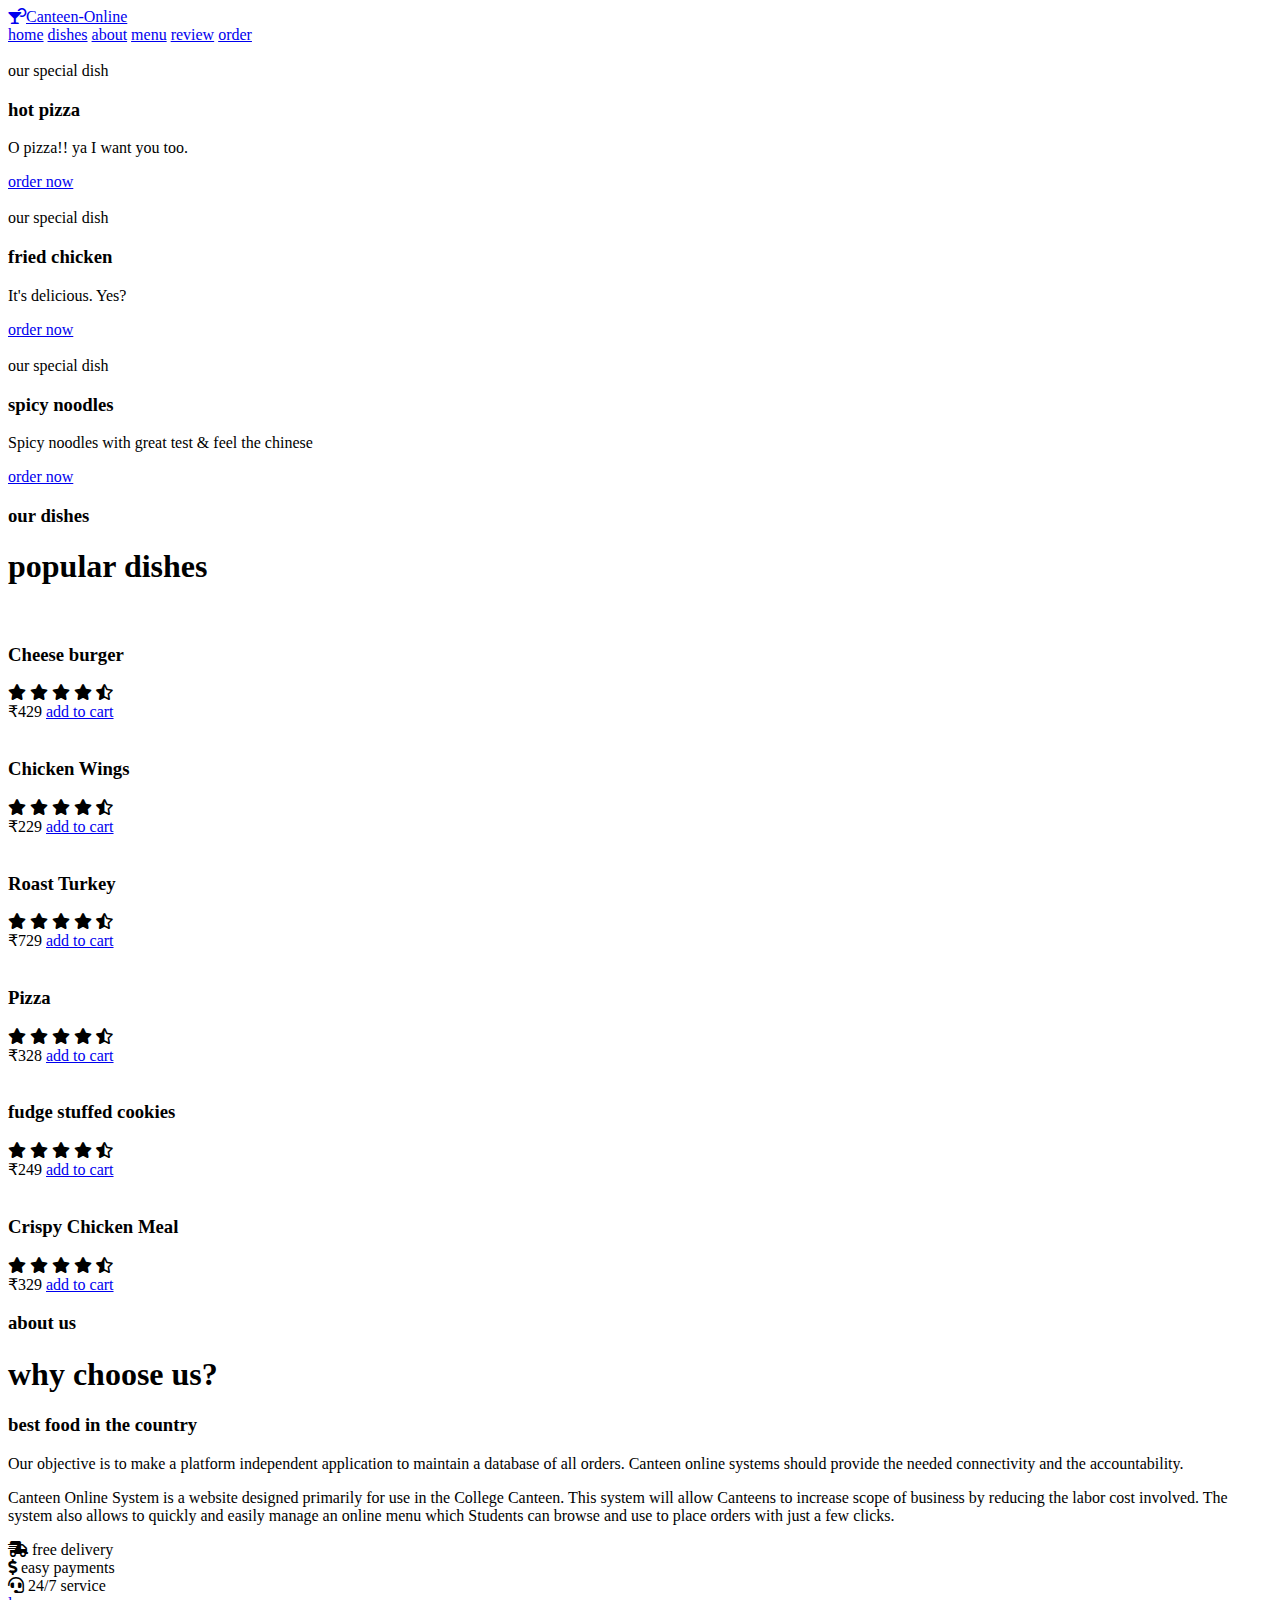
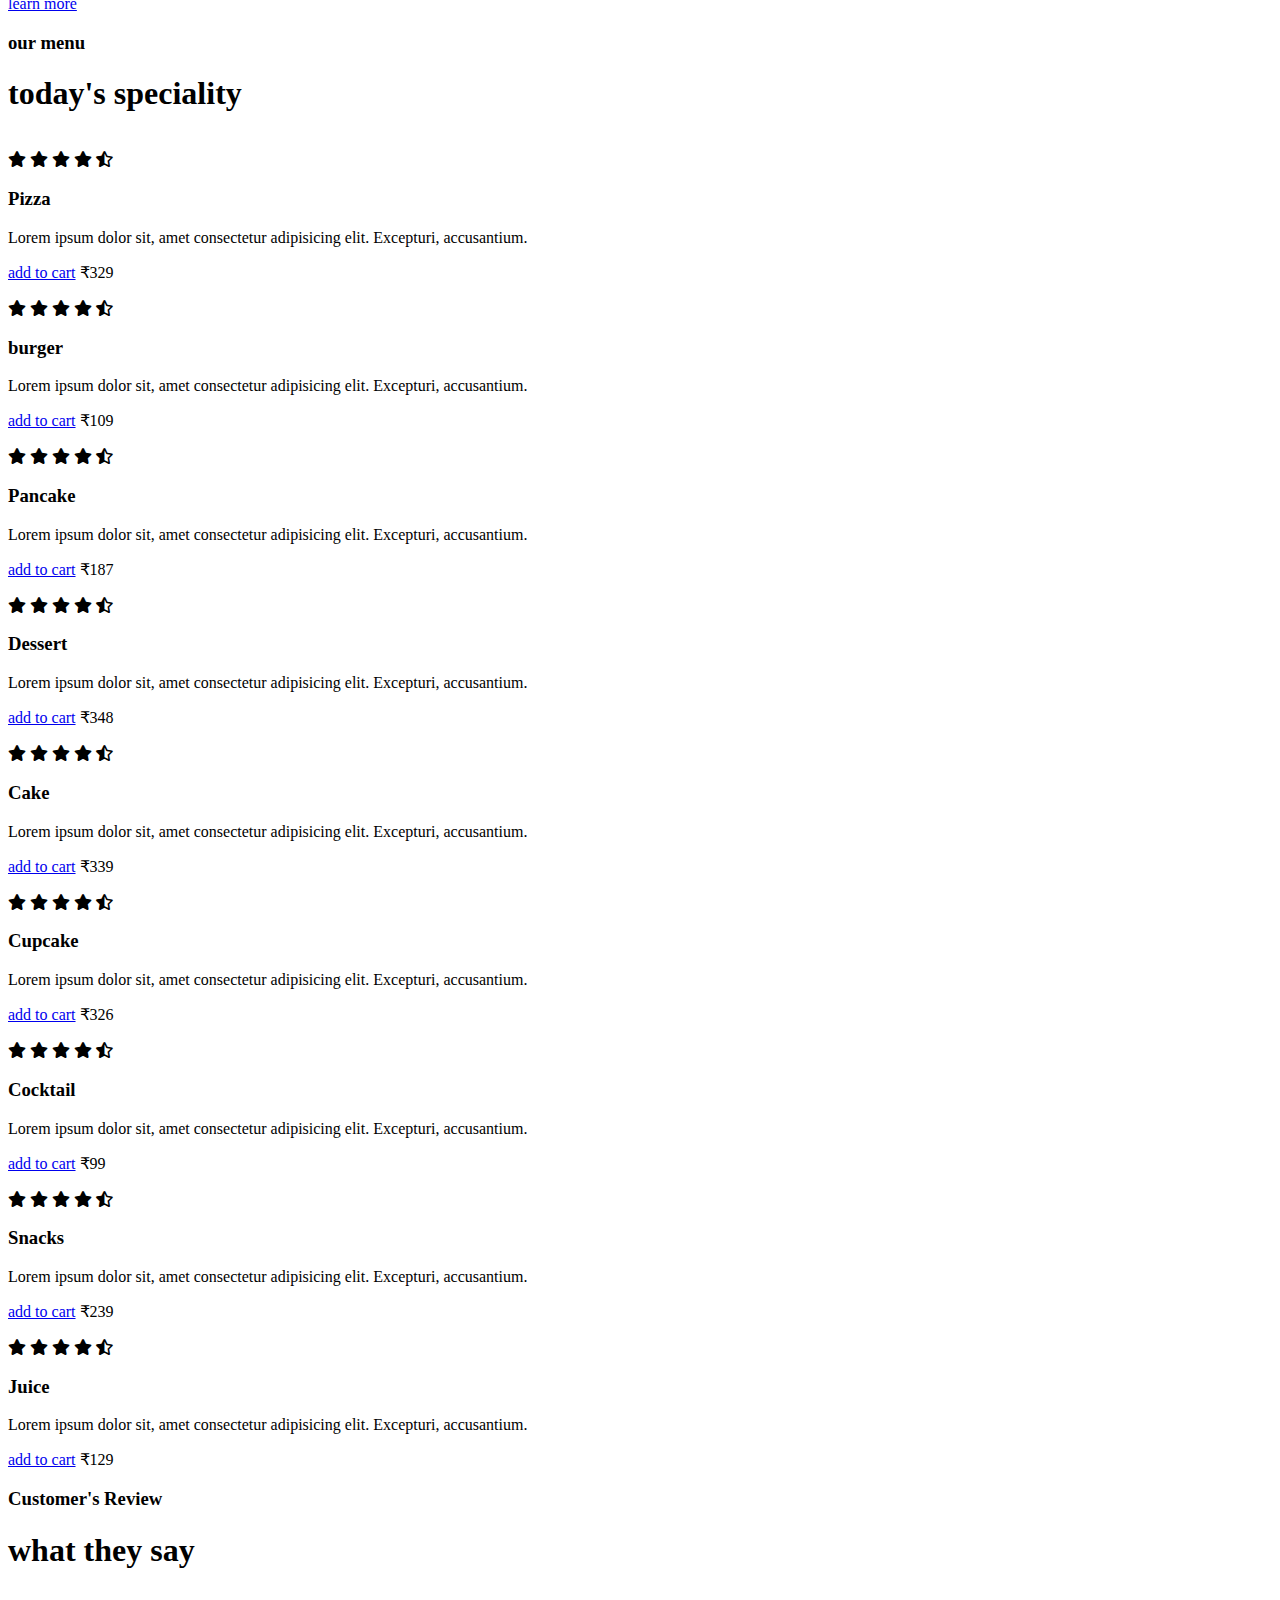
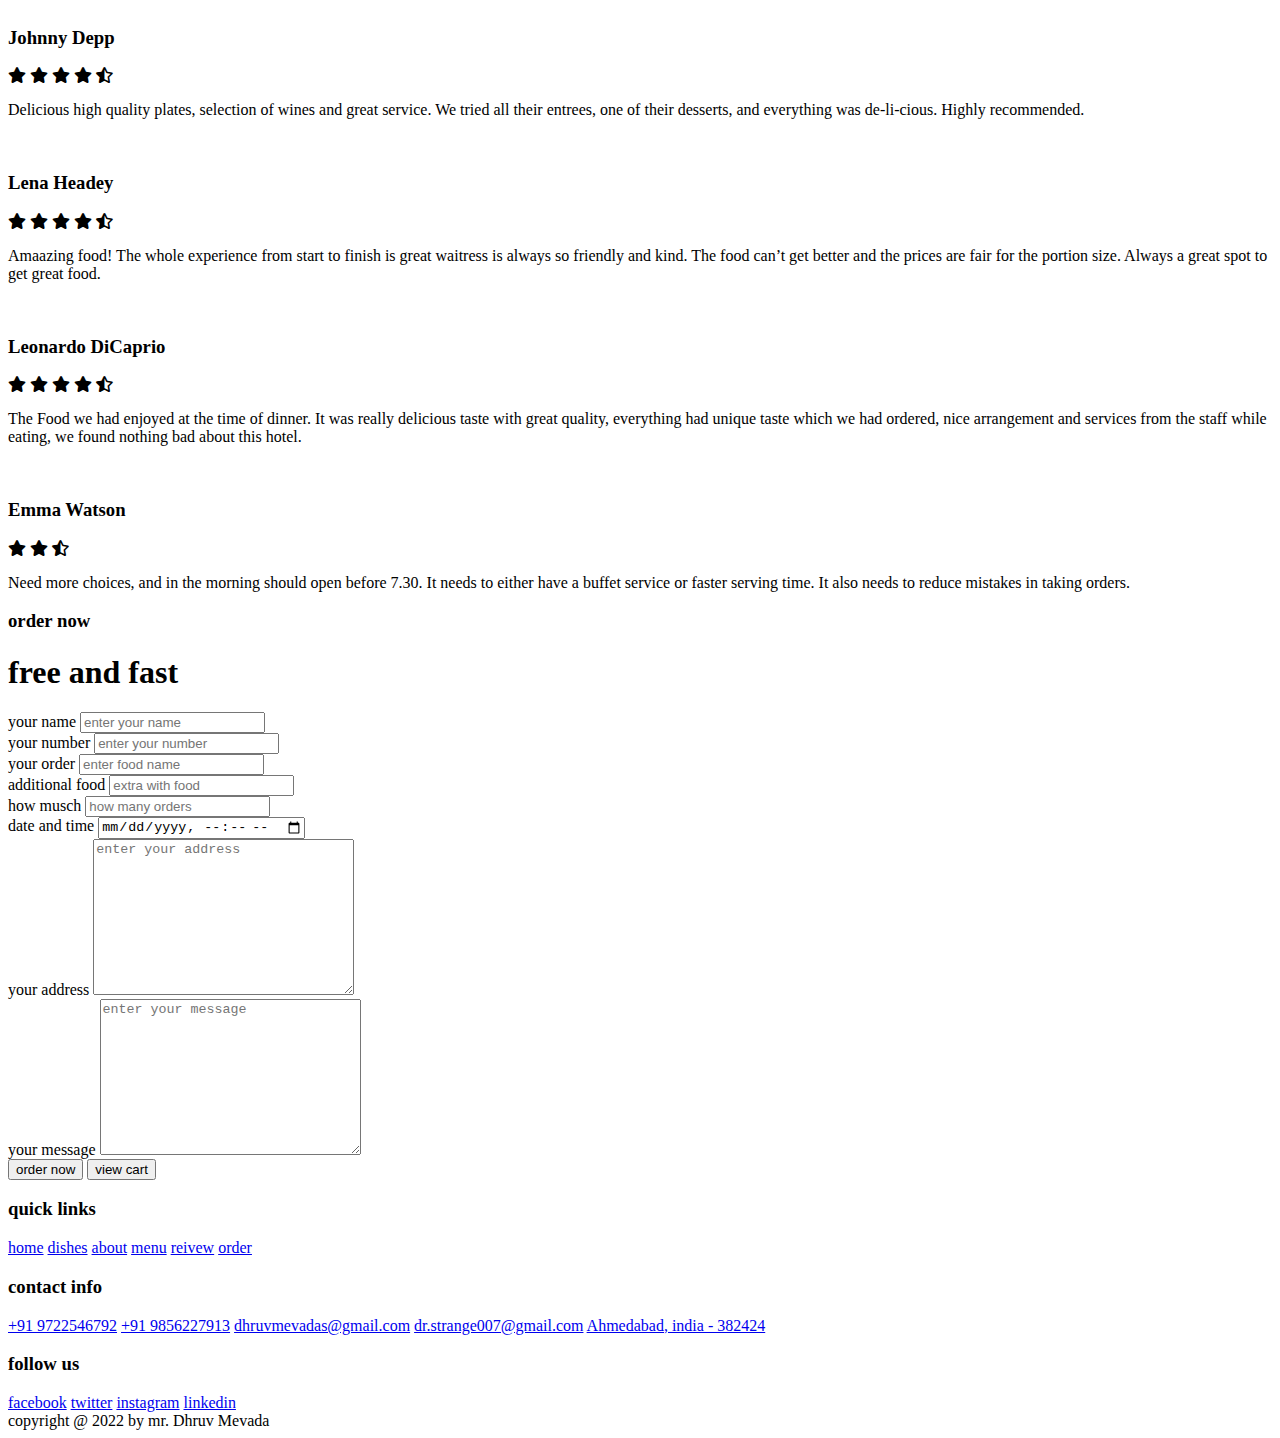
==== index.html @ 59a2db9e "Add files via upload" ====
<!DOCTYPE html>
<html lang="en">
<head>
    <meta charset="UTF-8">
    <meta http-equiv="X-UA-Compatible" content="IE=edge">
    <meta name="viewport" content="width=device-width, initial-scale=1.0">
    <title>Canteen-Online page</title>
    
    <link rel="stylesheet" href="https://cdnjs.cloudflare.com/ajax/libs/font-awesome/5.15.3/css/all.min.css">
    <link rel="stylesheet" href="css/style.css">

</head>
<body>
    

<header>

    <a href="#" class="logo"><i class="fas fa-cocktail" id="logosign"></i>Canteen-Online</a>

    <nav class="navbar">
        <a href="#home">home</a>
        <a href="#dishes">dishes</a>
        <a href="#about">about</a>
        <a href="#menu">menu</a>
        <a href="#review">review</a>
        <a href="#order">order</a>
    </nav>

</header>


<section class="home" id="home">
    <div class="page-group">
            <div class="slide">
                <div class="image">
                    <img src="images/home-img-3.png" alt="">
                </div>
                 <div class="content">
                    <span>our special dish</span>
                    <h3>hot pizza</h3>
                    <p>O pizza!! ya I want you too.</p>
                    <a href="#" class="btn">order now</a>
                </div>
            </div>
            <div class="slide">
                <div class="image">
                    <img src="images/home-img-2.png" alt="">
                </div>
                 <div class="content">
                    <span>our special dish</span>
                    <h3>fried chicken</h3>
                    <p>It's delicious. Yes?</p>
                    <a href="#" class="btn">order now</a>
                </div>
            </div>
            <div class="slide">
                <div class="image">
                    <img src="images/home-img-1.png" alt="">
                </div>
                 <div class="content">
                    <span>our special dish</span>
                    <h3>spicy noodles</h3>
                    <p>Spicy noodles with great test & feel the chinese</p>
                    <a href="#" class="btn">order now</a>
                </div>
            </div>
        </div>
</section>


<section class="dishes" id="dishes">

    <h3 class="sub-heading"> our dishes </h3>
    <h1 class="heading"> popular dishes </h1>

    <div class="box-container">

        <div class="box">
            <img src="images/dish-1.png" alt="">
            <h3>Cheese burger</h3>
            <div class="stars">
                <i class="fas fa-star"></i>
                <i class="fas fa-star"></i>
                <i class="fas fa-star"></i>
                <i class="fas fa-star"></i>
                <i class="fas fa-star-half-alt"></i>
            </div>
            <span>₹429</span>
            <a href="#" class="btn">add to cart</a>
        </div>

        <div class="box">
            <img src="images/dish-2.png" alt="">
            <h3>Chicken Wings</h3>
            <div class="stars">
                <i class="fas fa-star"></i>
                <i class="fas fa-star"></i>
                <i class="fas fa-star"></i>
                <i class="fas fa-star"></i>
                <i class="fas fa-star-half-alt"></i>
            </div>
            <span>₹229</span>
            <a href="#" class="btn">add to cart</a>
        </div>

        <div class="box">
            <img src="images/dish-3.png" alt="">
            <h3>Roast Turkey</h3>
            <div class="stars">
                <i class="fas fa-star"></i>
                <i class="fas fa-star"></i>
                <i class="fas fa-star"></i>
                <i class="fas fa-star"></i>
                <i class="fas fa-star-half-alt"></i>
            </div>
            <span>₹729</span>
            <a href="#" class="btn">add to cart</a>
        </div>

        <div class="box">
            <img src="images/dish-4.png" alt="">
            <h3>Pizza</h3>
            <div class="stars">
                <i class="fas fa-star"></i>
                <i class="fas fa-star"></i>
                <i class="fas fa-star"></i>
                <i class="fas fa-star"></i>
                <i class="fas fa-star-half-alt"></i>
            </div>
            <span>₹328</span>
            <a href="#" class="btn">add to cart</a>
        </div>

        <div class="box">
            <img src="images/dish-5.png" alt="">
            <h3>fudge stuffed cookies</h3>
            <div class="stars">
                <i class="fas fa-star"></i>
                <i class="fas fa-star"></i>
                <i class="fas fa-star"></i>
                <i class="fas fa-star"></i>
                <i class="fas fa-star-half-alt"></i>
            </div>
            <span>₹249</span>
            <a href="#" class="btn">add to cart</a>
        </div>

        <div class="box">
            <img src="images/dish-6.png" alt="">
            <h3>Crispy Chicken Meal</h3>
            <div class="stars">
                <i class="fas fa-star"></i>
                <i class="fas fa-star"></i>
                <i class="fas fa-star"></i>
                <i class="fas fa-star"></i>
                <i class="fas fa-star-half-alt"></i>
            </div>
            <span>₹329</span>
            <a href="#" class="btn">add to cart</a>
        </div>

    </div>

</section>


<section class="about" id="about">

    <h3 class="sub-heading"> about us </h3>
    <h1 class="heading"> why choose us? </h1>

    <div class="row">

        <div class="content">
            <h3>best food in the country</h3>
            <p>Our objective is to make a platform independent application to maintain a database of all orders. Canteen online systems should provide the needed connectivity and the accountability.</p>
            <p>Canteen Online System is a website designed primarily for use in the College Canteen. This system will allow Canteens to increase scope of business by reducing the labor cost involved. The system also allows to quickly and easily manage an online menu which Students can browse and use to place orders with just a few clicks.</p>
            <div class="icons-container">
                <div class="icons">
                    <i class="fas fa-shipping-fast"></i>
                    <span>free delivery</span>
                </div>
                <div class="icons">
                    <i class="fas fa-dollar-sign"></i>
                    <span>easy payments</span>
                </div>
                <div class="icons">
                    <i class="fas fa-headset"></i>
                    <span>24/7 service</span>
                </div>
            </div>
            <a href="about.html" target="_blank" class="btn">learn more</a>
        </div>

    </div>

</section>


<section class="menu" id="menu">

    <h3 class="sub-heading"> our menu </h3>
    <h1 class="heading"> today's speciality </h1>

    <div class="box-container">

        <div class="box">
            <div class="image">
                <img src="images/menu-1.jpg" alt="">
            </div>
            <div class="content">
                <div class="stars">
                    <i class="fas fa-star"></i>
                    <i class="fas fa-star"></i>
                    <i class="fas fa-star"></i>
                    <i class="fas fa-star"></i>
                    <i class="fas fa-star-half-alt"></i>
                </div>
                <h3>Pizza</h3>
                <p>Lorem ipsum dolor sit, amet consectetur adipisicing elit. Excepturi, accusantium.</p>
                <a href="#" class="btn">add to cart</a>
                <span class="price">₹329</span>
            </div>
        </div>

        <div class="box">
            <div class="image">
                <img src="images/menu-2.jpg" alt="">
            </div>
            <div class="content">
                <div class="stars">
                    <i class="fas fa-star"></i>
                    <i class="fas fa-star"></i>
                    <i class="fas fa-star"></i>
                    <i class="fas fa-star"></i>
                    <i class="fas fa-star-half-alt"></i>
                </div>
                <h3>burger</h3>
                <p>Lorem ipsum dolor sit, amet consectetur adipisicing elit. Excepturi, accusantium.</p>
                <a href="#" class="btn">add to cart</a>
                <span class="price">₹109</span>
            </div>
        </div>

        <div class="box">
            <div class="image">
                <img src="images/menu-3.jpg" alt="">
            </div>
            <div class="content">
                <div class="stars">
                    <i class="fas fa-star"></i>
                    <i class="fas fa-star"></i>
                    <i class="fas fa-star"></i>
                    <i class="fas fa-star"></i>
                    <i class="fas fa-star-half-alt"></i>
                </div>
                <h3>Pancake</h3>
                <p>Lorem ipsum dolor sit, amet consectetur adipisicing elit. Excepturi, accusantium.</p>
                <a href="#" class="btn">add to cart</a>
                <span class="price">₹187</span>
            </div>
        </div>

        <div class="box">
            <div class="image">
                <img src="images/menu-4.jpg" alt="">
            </div>
            <div class="content">
                <div class="stars">
                    <i class="fas fa-star"></i>
                    <i class="fas fa-star"></i>
                    <i class="fas fa-star"></i>
                    <i class="fas fa-star"></i>
                    <i class="fas fa-star-half-alt"></i>
                </div>
                <h3>Dessert</h3>
                <p>Lorem ipsum dolor sit, amet consectetur adipisicing elit. Excepturi, accusantium.</p>
                <a href="#" class="btn">add to cart</a>
                <span class="price">₹348</span>
            </div>
        </div>

        <div class="box">
            <div class="image">
                <img src="images/menu-5.jpg" alt="">
            </div>
            <div class="content">
                <div class="stars">
                    <i class="fas fa-star"></i>
                    <i class="fas fa-star"></i>
                    <i class="fas fa-star"></i>
                    <i class="fas fa-star"></i>
                    <i class="fas fa-star-half-alt"></i>
                </div>
                <h3>Cake</h3>
                <p>Lorem ipsum dolor sit, amet consectetur adipisicing elit. Excepturi, accusantium.</p>
                <a href="#" class="btn">add to cart</a>
                <span class="price">₹339</span>
            </div>
        </div>

        <div class="box">
            <div class="image">
                <img src="images/menu-6.jpg" alt="">
            </div>
            <div class="content">
                <div class="stars">
                    <i class="fas fa-star"></i>
                    <i class="fas fa-star"></i>
                    <i class="fas fa-star"></i>
                    <i class="fas fa-star"></i>
                    <i class="fas fa-star-half-alt"></i>
                </div>
                <h3>Cupcake</h3>
                <p>Lorem ipsum dolor sit, amet consectetur adipisicing elit. Excepturi, accusantium.</p>
                <a href="#" class="btn">add to cart</a>
                <span class="price">₹326</span>
            </div>
        </div>

        <div class="box">
            <div class="image">
                <img src="images/menu-7.jpg" alt="">
            </div>
            <div class="content">
                <div class="stars">
                    <i class="fas fa-star"></i>
                    <i class="fas fa-star"></i>
                    <i class="fas fa-star"></i>
                    <i class="fas fa-star"></i>
                    <i class="fas fa-star-half-alt"></i>
                </div>
                <h3>Cocktail</h3>
                <p>Lorem ipsum dolor sit, amet consectetur adipisicing elit. Excepturi, accusantium.</p>
                <a href="#" class="btn">add to cart</a>
                <span class="price">₹99</span>
            </div>
        </div>

        <div class="box">
            <div class="image">
                <img src="images/menu-8.jpg" alt="">
            </div>
            <div class="content">
                <div class="stars">
                    <i class="fas fa-star"></i>
                    <i class="fas fa-star"></i>
                    <i class="fas fa-star"></i>
                    <i class="fas fa-star"></i>
                    <i class="fas fa-star-half-alt"></i>
                </div>
                <h3>Snacks</h3>
                <p>Lorem ipsum dolor sit, amet consectetur adipisicing elit. Excepturi, accusantium.</p>
                <a href="#" class="btn">add to cart</a>
                <span class="price">₹239</span>
            </div>
        </div>

        <div class="box">
            <div class="image">
                <img src="images/menu-9.jpg" alt="">
            </div>
            <div class="content">
                <div class="stars">
                    <i class="fas fa-star"></i>
                    <i class="fas fa-star"></i>
                    <i class="fas fa-star"></i>
                    <i class="fas fa-star"></i>
                    <i class="fas fa-star-half-alt"></i>
                </div>
                <h3>Juice</h3>
                <p>Lorem ipsum dolor sit, amet consectetur adipisicing elit. Excepturi, accusantium.</p>
                <a href="#" class="btn">add to cart</a>
                <span class="price">₹129</span>
            </div>
        </div>

    </div>

</section>


<section class="review" id="review">

    <h3 class="sub-heading"> Customer's Review </h3>
    <h1 class="heading"> what they say </h1>

     <div class="combo">
            <div class="review-people">
                <div class="user">
                    <img src="images/pic-1.png" alt="">
                    <div class="user-info">
                        <h3>Johnny Depp</h3>
                        <div class="stars">
                            <i class="fas fa-star"></i>
                            <i class="fas fa-star"></i>
                            <i class="fas fa-star"></i>
                            <i class="fas fa-star"></i>
                            <i class="fas fa-star-half-alt"></i>
                        </div>
                    </div>
                <p>Delicious high quality plates, selection of wines and great service.
We tried all their entrees, one of their desserts, and everything was de-li-cious. Highly recommended.</p>
            </div>
        </div>
         <div class="review-people">
                <div class="user">
                    <img src="images/pic-2.png" alt="">
                    <div class="user-info">
                        <h3>Lena Headey</h3>
                        <div class="stars">
                            <i class="fas fa-star"></i>
                            <i class="fas fa-star"></i>
                            <i class="fas fa-star"></i>
                            <i class="fas fa-star"></i>
                            <i class="fas fa-star-half-alt"></i>
                        </div>
                    </div>
                <p>Amaazing food! The whole experience from start to finish is great waitress is always so friendly and kind. The food can’t get better and the prices are fair for the portion size. Always a great spot to get great food.</p>
            </div>
        </div>
         <div class="review-people">
                <div class="user">
                    <img src="images/pic-3.png" alt="">
                    <div class="user-info">
                        <h3>Leonardo DiCaprio</h3>
                        <div class="stars">
                            <i class="fas fa-star"></i>
                            <i class="fas fa-star"></i>
                            <i class="fas fa-star"></i>
                            <i class="fas fa-star"></i>
                            <i class="fas fa-star-half-alt"></i>
                        </div>
                    </div>
                <p>The Food we had enjoyed at the time of dinner. It was really delicious taste with great quality, everything had unique taste which we had ordered, nice arrangement and services from the staff while eating, we found nothing bad about this hotel.</p>
            </div>
        </div>
         <div class="review-people">
                <div class="user">
                    <img src="images/pic-4.png" alt="">
                    <div class="user-info">
                        <h3>Emma Watson</h3>
                        <div class="stars">
                            <i class="fas fa-star"></i>
                            <i class="fas fa-star"></i>
                            <i class="fas fa-star-half-alt"></i>
                        </div>
                    </div>
                <p>Need more choices, and in the morning should open before 7.30. It needs to either have a buffet service or faster serving time. It also needs to reduce mistakes in taking orders.</p>
            </div>
        </div>
    </div>
</section>


<section class="order" id="order">

    <h3 class="sub-heading"> order now </h3>
    <h1 class="heading"> free and fast </h1>

    <form action="">

        <div class="inputBox">
            <div class="input">
                <span>your name</span>
                <input type="text" placeholder="enter your name" id="contact-name" required >
            </div>
            <div class="input">
                <span>your number</span>
                <input type="number" placeholder="enter your number" required>
            </div>
        </div>
        <div class="inputBox">
            <div class="input">
                <span>your order</span>
                <input type="text" placeholder="enter food name" required>
            </div>
            <div class="input">
                <span>additional food</span>
                <input type="text" placeholder="extra with food" required>
            </div>
        </div>
        <div class="inputBox">
            <div class="input">
                <span>how musch</span>
                <input type="number" placeholder="how many orders" required>
            </div>
            <div class="input">
                <span>date and time</span>
                <input type="datetime-local" required>
            </div>
        </div>
        <div class="inputBox">
            <div class="input">
                <span>your address</span>
                <textarea name="" placeholder="enter your address" id="" cols="30" rows="10" required></textarea>
            </div>
            <div class="input">
                <span>your message</span>
                <textarea name="" placeholder="enter your message" id="" cols="30" rows="10" required></textarea>
            </div>
        </div>

        <input type="submit" value="order now" class="btn">
        <input type="submit" value="view cart" class="btn">


    </form>

</section>


<section class="footer">

    <div class="box-container">

        <div class="box">
            <h3>quick links</h3>
            <a href="#home">home</a>
            <a href="#dishes">dishes</a>
            <a href="#about">about</a>
            <a href="#menu">menu</a>
            <a href="#review">reivew</a>
            <a href="#order">order</a>
        </div>

        <div class="box">
            <h3>contact info</h3>
            <a href="#">+91 9722546792</a>
            <a href="#">+91 9856227913</a>
            <a href="#">dhruvmevadas@gmail.com</a>
            <a href="#">dr.strange007@gmail.com</a>
            <a href="#">Ahmedabad, india - 382424</a>
        </div>

        <div class="box">
            <h3>follow us</h3>
            <a href="https://www.facebook.com/dhruv.mevada.14" target="_blank">facebook</a>
            <a href="#">twitter</a>
            <a href="#">instagram</a>
            <a href="https://in.linkedin.com/in/dhruvmevada007" target="_blank">linkedin</a>
        </div>

    </div>

    <div class="credit"> copyright @ 2022 by <span>mr. Dhruv Mevada</span> </div>

</section>


</body>
</html>
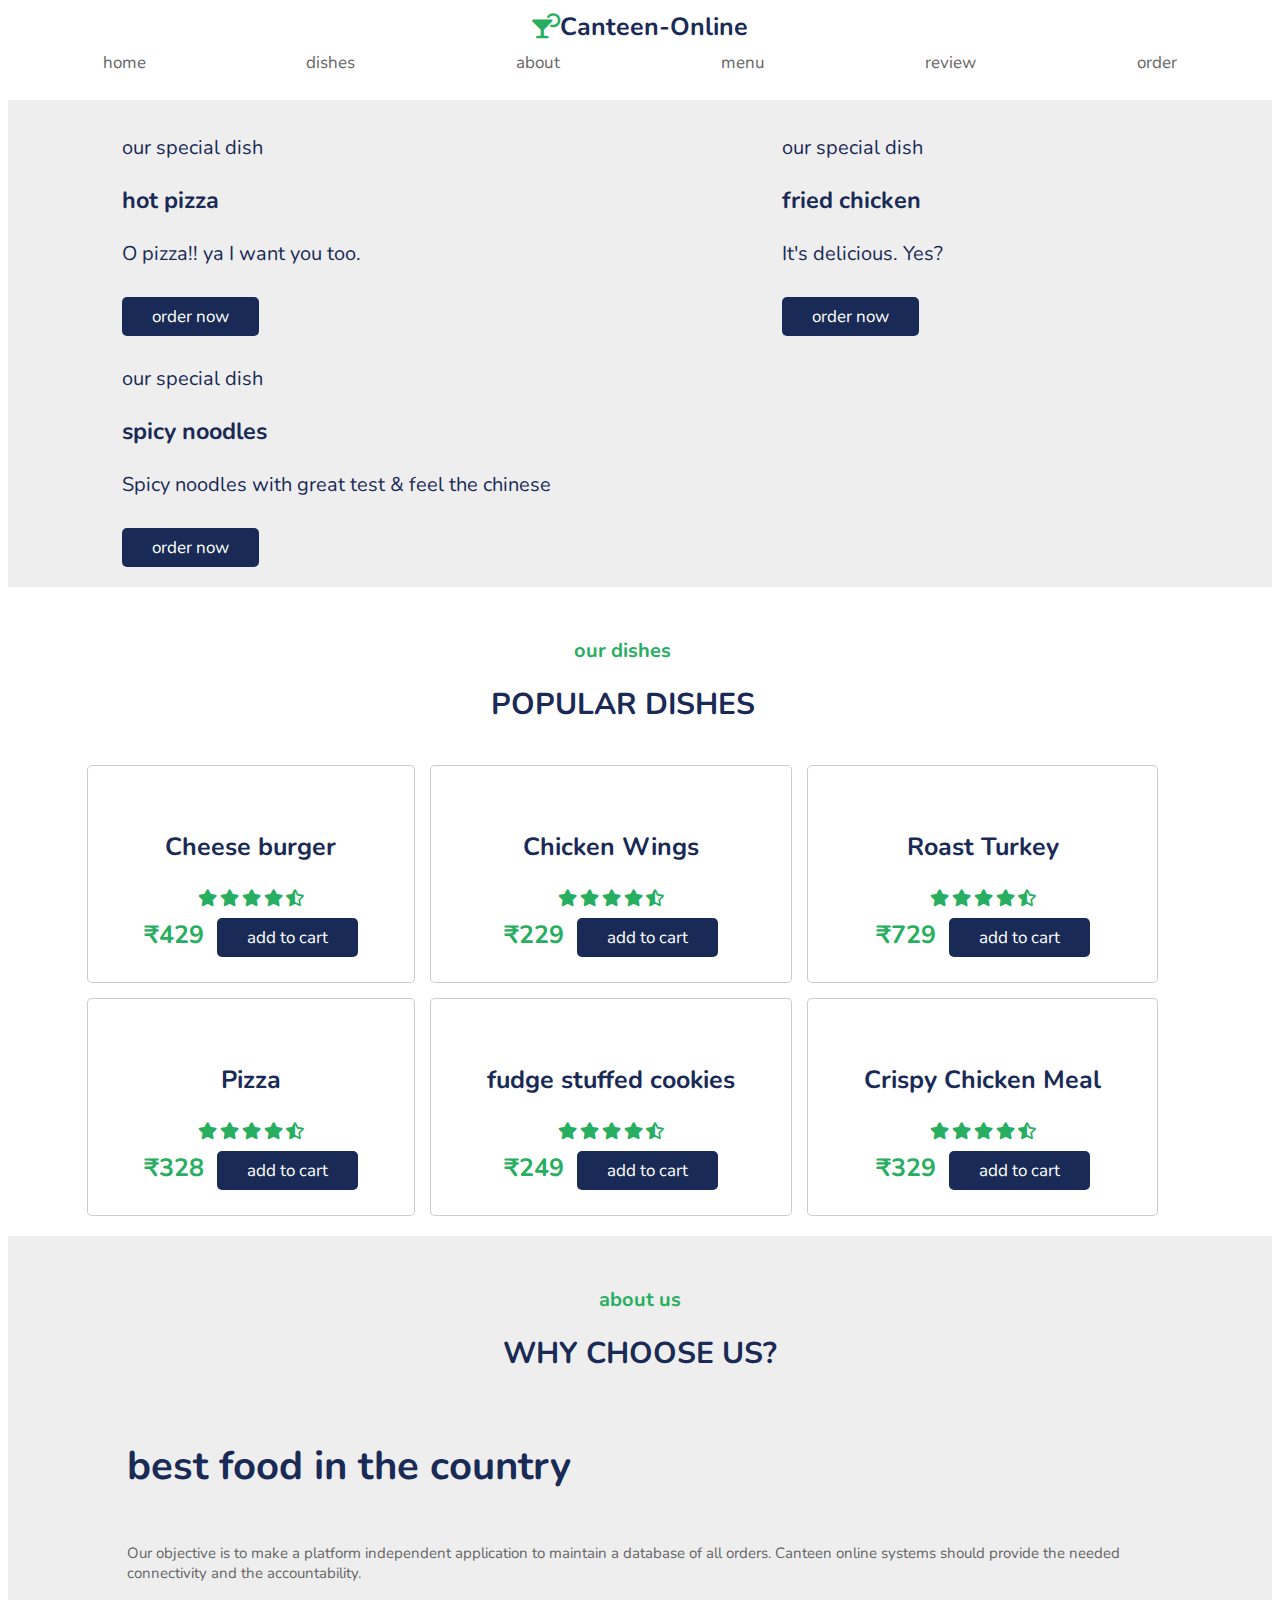
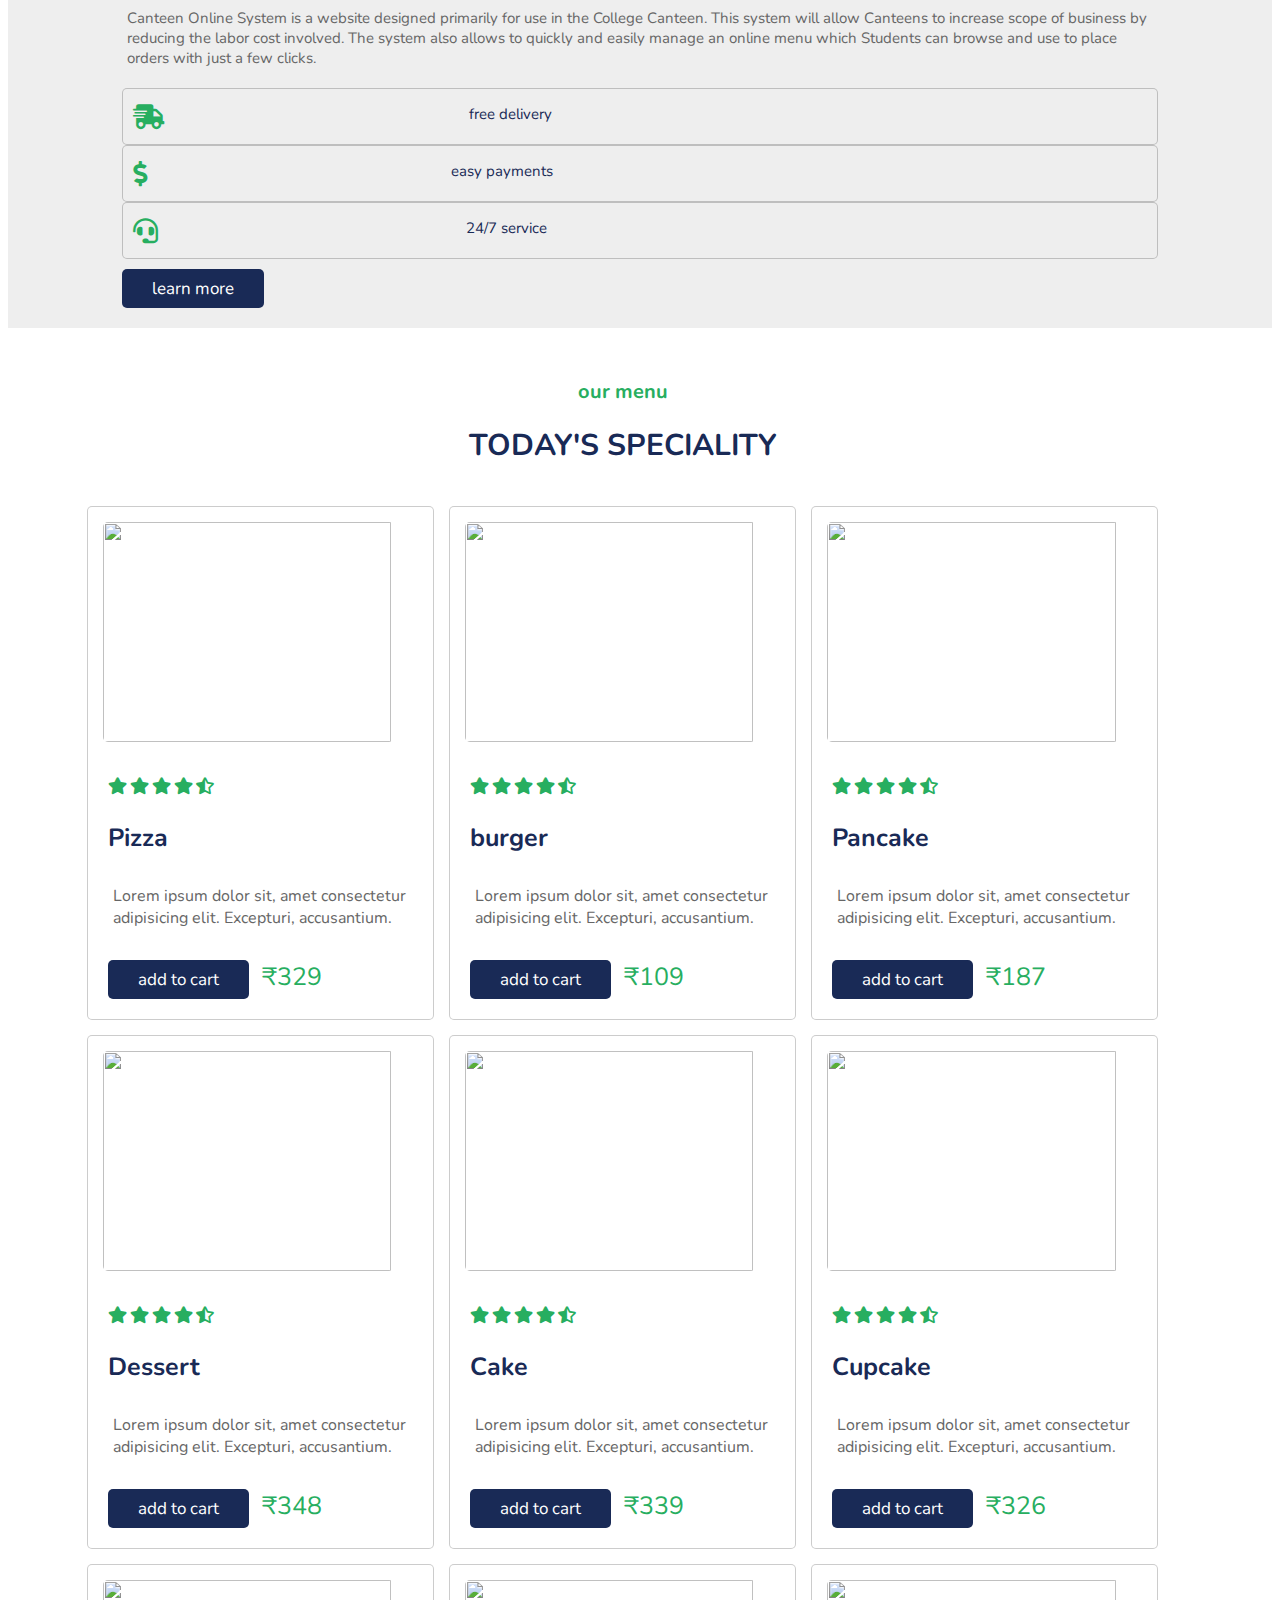
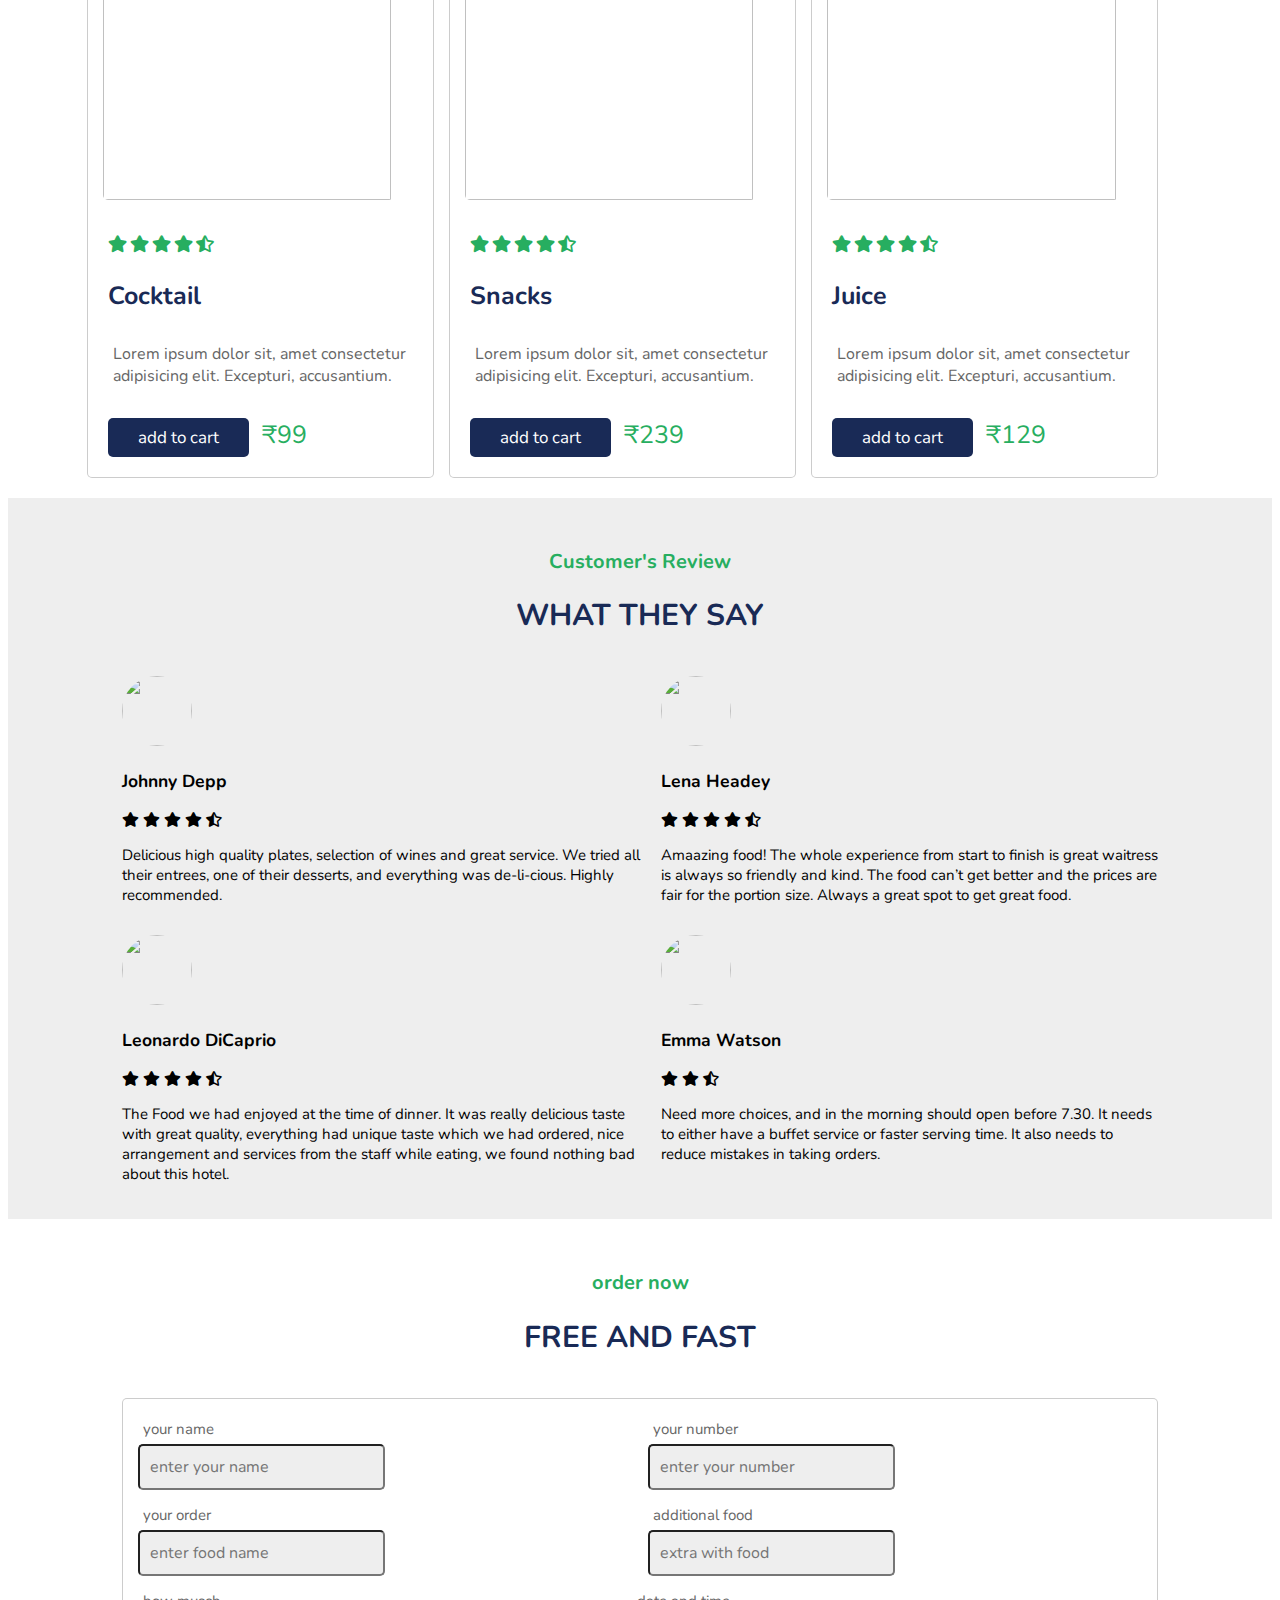
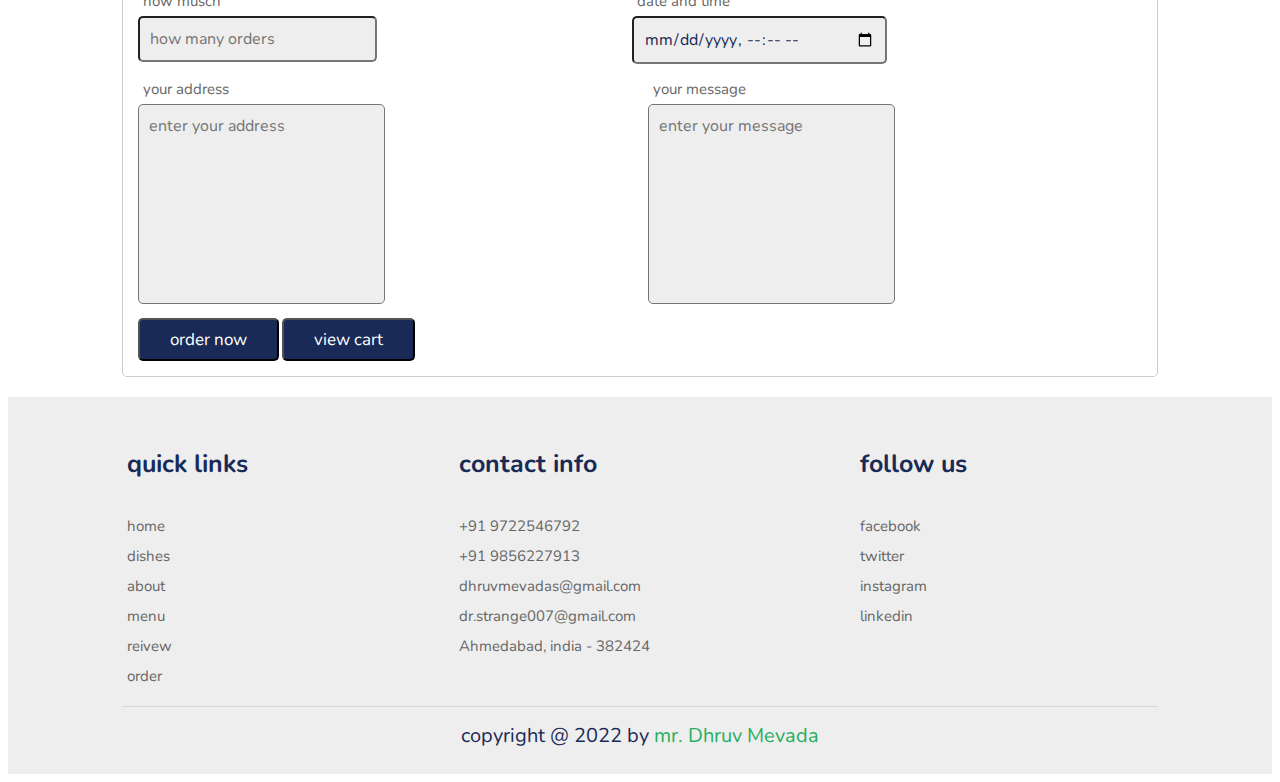
==== commit 7075de81: "Update index.html" ====
--- a/index.html
+++ b/index.html
@@ -7,7 +7,7 @@
     <title>Canteen-Online page</title>
     
     <link rel="stylesheet" href="https://cdnjs.cloudflare.com/ajax/libs/font-awesome/5.15.3/css/all.min.css">
-    <link rel="stylesheet" href="css/style.css">
+    <link rel="stylesheet" href="style.css">
 
 </head>
 <body>
@@ -549,4 +549,4 @@
 
 
 </body>
-</html>+</html>
--- a/style.css
+++ b/style.css
@@ -0,0 +1,355 @@
+@import url('https://fonts.googleapis.com/css2?family=Nunito:wght@200;300;400;600;700&display=swap');
+
+*{
+    font-family: 'Nunito', sans-serif;
+    text-decoration: none;
+    box-sizing: border-box;
+}
+
+html{
+    font-size: 62.5%;
+    overflow-x: hidden;
+    scroll-behavior: smooth;
+}
+
+section{
+    padding:2rem 9%;
+}
+
+section:nth-child(even){
+    background:#eee;
+}
+
+.sub-heading{
+    text-align: center;
+    color:#27ae60;
+    font-size: 2rem;
+    padding-top: 1rem;
+}
+
+.heading{
+    text-align: center;
+    color:#192a56;
+    font-size: 3rem;
+    padding-bottom: 2rem;
+    text-transform: uppercase;
+}
+
+.btn{
+    margin-top: 1rem;
+    display: inline-block;
+    font-size: 1.7rem;
+    color:#fff;
+    background: #192a56;
+    border-radius: .5rem;
+    cursor: pointer;
+    padding:.8rem 3rem;
+}
+
+.btn:hover{
+    background: #27ae60;
+    letter-spacing: .1rem;
+}
+
+header{
+    position: fixed;
+    top:0; left: 0; right:0;
+    background: #fff;
+    padding:1rem;
+    text-align: center;
+
+
+}
+
+header .logo{
+    color:#192a56;
+    font-size: 2.5rem;
+    font-weight: bolder;
+    width: 100%;
+    height: auto;
+
+}
+
+header .logo i{
+    color:#27ae60;
+}
+
+header .navbar{
+    display: grid;
+    grid-template-columns:auto auto auto auto auto auto;
+    gap:1.5rem;
+    padding: 2px 20px;
+    text-align: center;
+}
+header .navbar a{
+    font-size: 1.7rem;
+    border-radius: .5rem;
+    padding:.5rem 1.5rem;
+    color:#666;
+}
+
+header .navbar a:hover{
+    color:#fff;
+    background: #27ae60;
+}
+.home{
+    margin-top: 100px;
+}
+
+
+.home .page-group{
+    display: grid;
+    grid-template-columns:auto auto;
+    gap:1.5rem;
+}
+.home .page-group .slide .content{
+    color:#192a56;
+    font-size: 2rem;
+}
+
+
+
+.dishes .box-container{
+    display: grid;
+    grid-template-columns:auto auto auto;
+    gap:1.5rem;
+}
+
+.dishes .box-container .box{
+    padding:2.5rem;
+    background:#fff;
+    border-radius: .5rem;
+    border:.1rem solid rgba(0,0,0,.2);
+    text-align: center;
+}
+
+
+.dishes .box-container .box h3{
+    color:#192a56;
+    font-size: 2.5rem;
+}
+
+.dishes .box-container .box .stars i{
+    font-size: 1.7rem;
+    color:#27ae60;
+}
+
+.dishes .box-container .box span{
+    color:#27ae60;
+    font-weight: bolder;
+    margin-right: 1rem;
+    font-size: 2.5rem;
+}
+
+.about .row .content h3{
+    color:#192a56;
+    font-size: 4rem;
+    padding:.5rem ;
+}
+
+.about .row .content p{
+    color:#666;
+    font-size: 1.5rem;
+    padding:.5rem ;
+}
+
+.about .row .content .icons-container .icons{
+    background:#eee;
+    border-radius: .5rem;
+    border:.1rem solid rgba(0,0,0,.2);
+    display: grid;
+    grid-template-columns: auto auto auto;
+    gap: 1.5rem;
+    padding:1.5rem 1rem;
+}
+
+.about .row .content .icons-container .icons i{
+    font-size: 2.5rem;
+    color:#27ae60;
+}
+
+.about .row .content .icons-container .icons span{
+    font-size: 1.5rem;
+    color:#192a56;
+}
+
+.menu .box-container{
+    display: grid;
+    grid-template-columns: auto auto auto;
+    gap:1.5rem;
+}
+
+.menu .box-container .box{
+    background: #fff;
+    border:.1rem solid rgba(0,0,0,.2);
+    border-radius: .5rem;
+}
+
+.menu .box-container .box .image{
+    height: 25rem;
+    width: 94%;
+    padding:1.5rem;
+}
+
+.menu .box-container .box .image img{
+    height: 100%;
+    width: 99%;
+    border-radius: .5rem;
+    
+}
+
+.menu .box-container .box .content{
+    padding:2rem;
+}
+
+
+.menu .box-container .box .content .stars i{
+   font-size: 1.7rem;
+   color:#27ae60;
+}
+
+.menu .box-container .box .content h3{
+    color:#192a56;
+    font-size: 2.5rem;
+}
+
+.menu .box-container .box .content p{
+    color:#666;
+    font-size: 1.6rem;
+    padding:.5rem ;
+
+}
+
+.menu .box-container .box .content .price{
+    color:#27ae60;
+    margin-left: 1rem;
+    font-size: 2.5rem;
+}
+
+.review .combo{
+    display: grid;
+    grid-template-columns: auto auto;
+    gap:1.5rem;
+    font-size: 1.5rem;
+
+}
+.review .combo .h3{
+    font-size: 2rem;
+}
+.review .combo .user img{
+    height: 7rem;
+    width: 7rem;
+    border-radius: 50%;
+}
+
+
+
+
+
+.order form{
+    border-radius: .5rem;
+    border:.1rem solid rgba(0,0,0,.2);
+    background:#fff;
+    padding:1.5rem;
+    margin:0 auto;
+}
+
+.order form .inputBox{
+    display: grid;
+    grid-template-columns: auto auto;
+    gap:1.5rem;
+}
+
+.order form .inputBox .input{
+    width:50%;
+}
+
+.order form .inputBox .input span{
+    display:block;
+    padding:.5rem;
+    font-size: 1.5rem;
+    color:#666;
+}
+
+.order form .inputBox .input input,
+.order form .inputBox .input textarea{
+    background:#eee;
+    border-radius: .5rem;
+    padding:1rem;
+    font-size: 1.6rem;
+    color:#192a56;
+    text-transform: none;
+    margin-bottom: 1rem;
+    width:100%;
+}
+
+.order form .inputBox .input input:focus,
+.order form .inputBox .input textarea:focus{
+    border:.1rem solid #27ae60;
+}
+
+.order form .inputBox .input textarea{
+    height:20rem;
+    resize: none;
+}
+
+.order form .btn{
+    margin-top: 0;
+}
+
+.footer .box-container{
+    display: grid;
+    grid-template-columns: auto auto auto;
+    gap:1.5rem;
+}
+
+.footer .box-container .box h3{
+    padding:.5rem;
+    font-size: 2.5rem;
+    color:#192a56;
+}
+
+.footer .box-container .box a{
+    display: block;
+    padding:.5rem ;
+    font-size: 1.5rem;
+    color:#666;
+}
+
+.footer .box-container .box a:hover{
+    color:#27ae60;
+    text-decoration: underline;
+}
+
+.footer .credit{
+    text-align: center;
+    border-top: .1rem solid rgba(0,0,0,.1);
+    font-size: 2rem;
+    color:#192a56;
+    padding:.5rem;
+    padding-top: 1.5rem;
+    margin-top: 1.5rem;
+}
+
+.footer .credit span{
+    color:#27ae60;
+}
+
+
+@media screen and (min-width: 480px) {
+    img{
+        width: 100%;
+        height: auto;
+    }
+    .dishes{
+        margin-left: -35px;
+    }
+    .menu{
+        margin-left: -35px;
+    }
+    footer{
+
+    }
+
+  
+}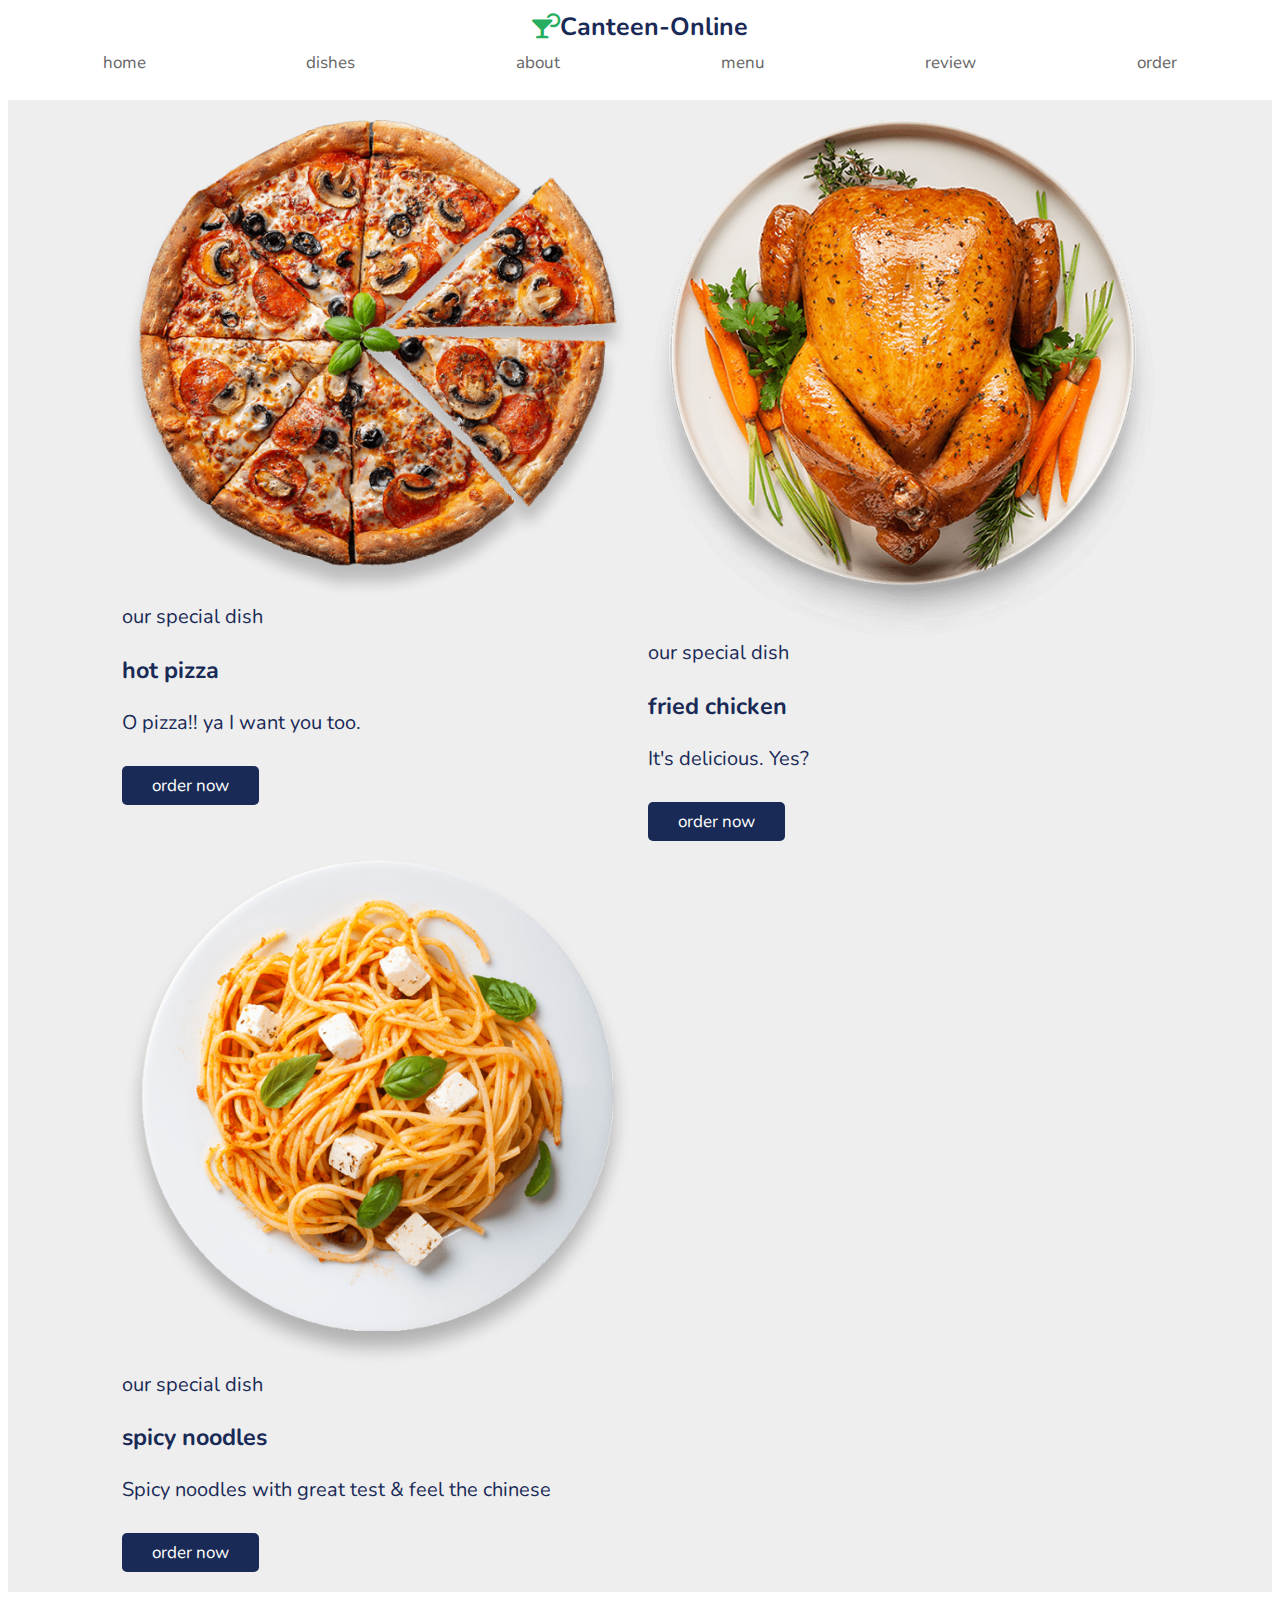
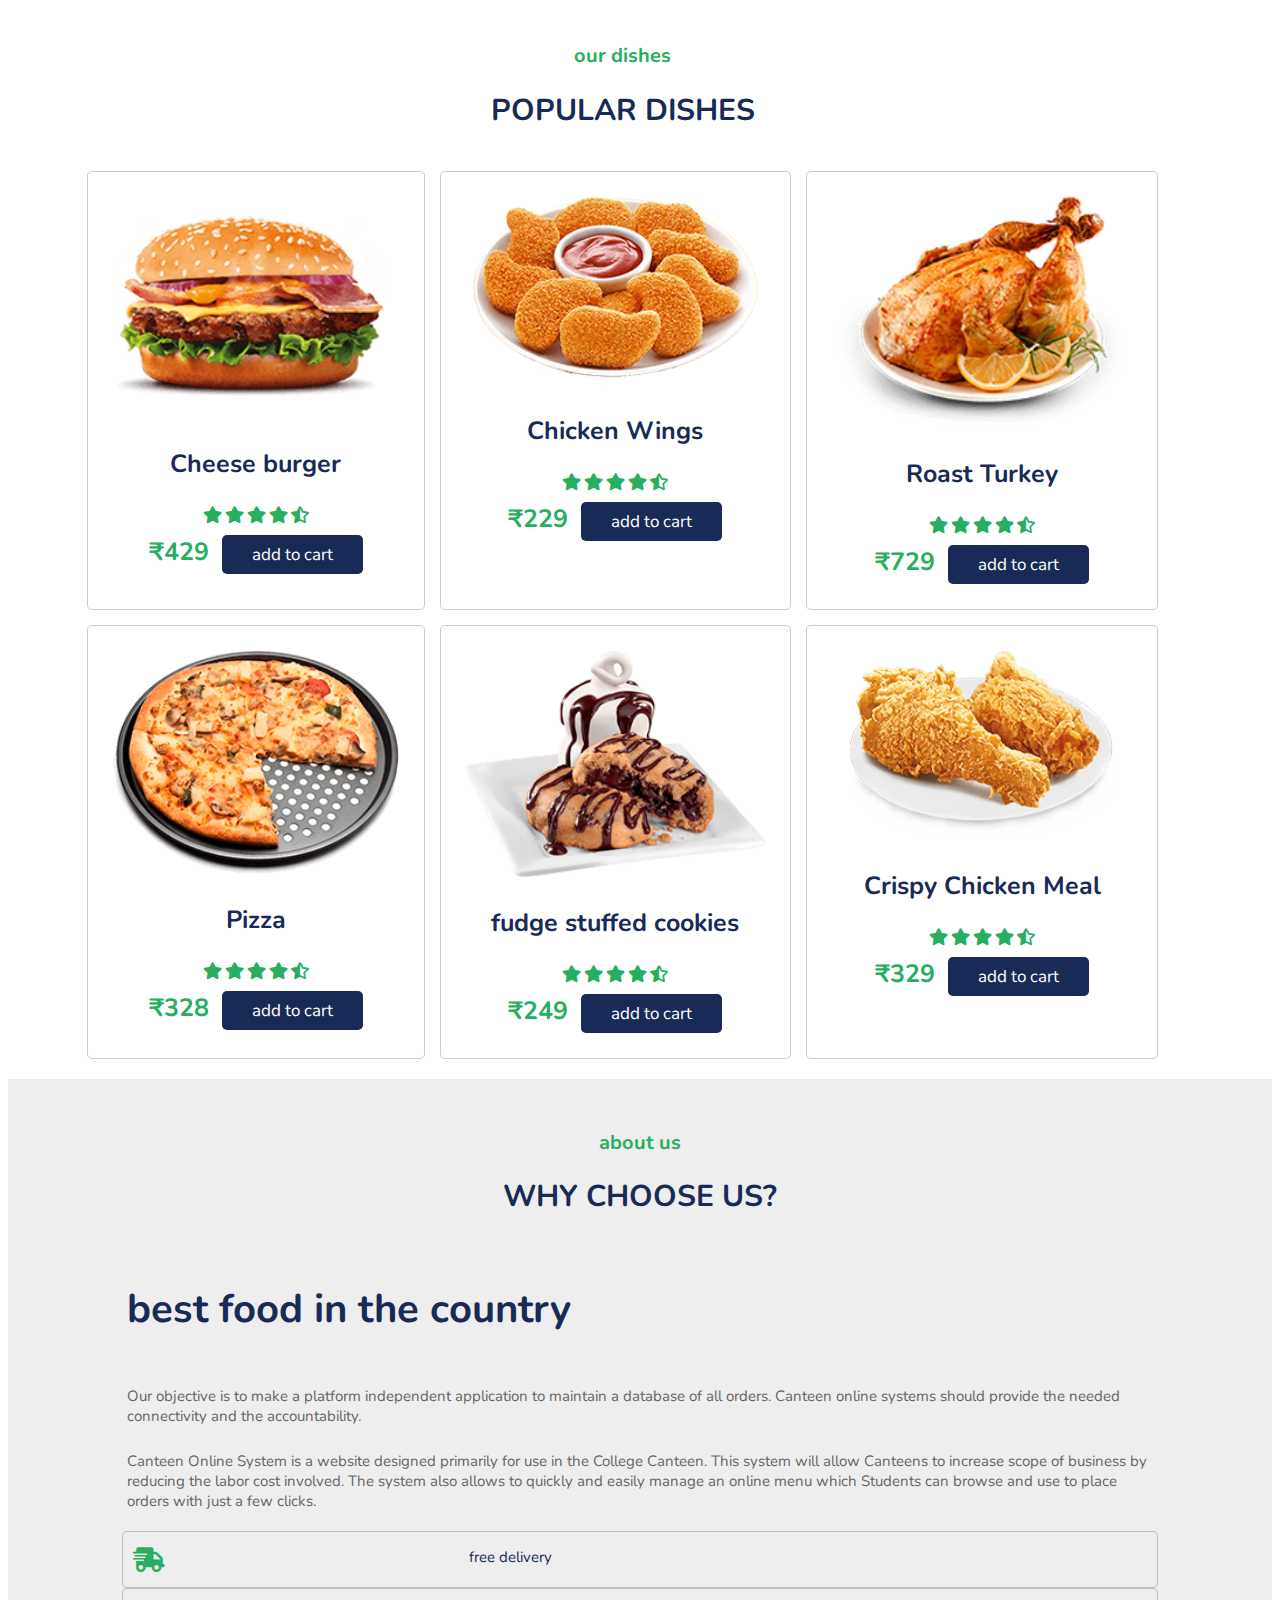
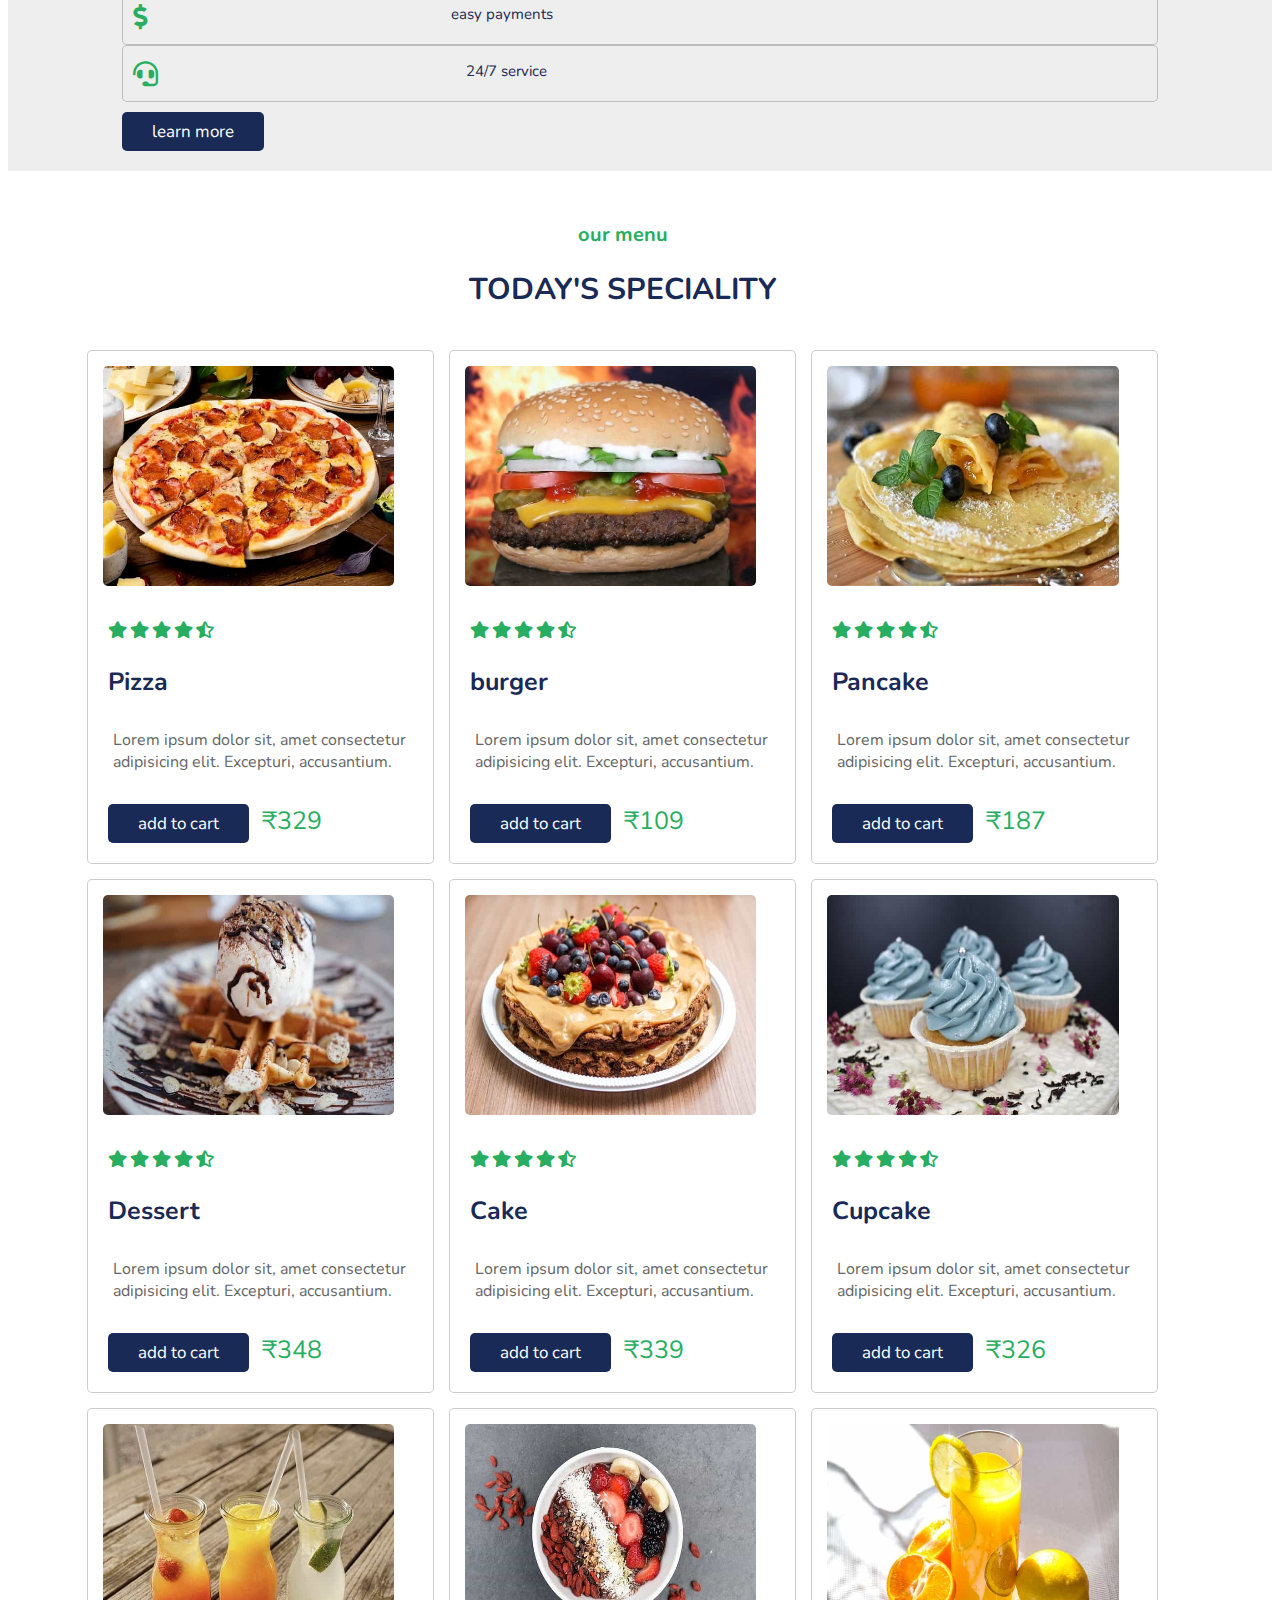
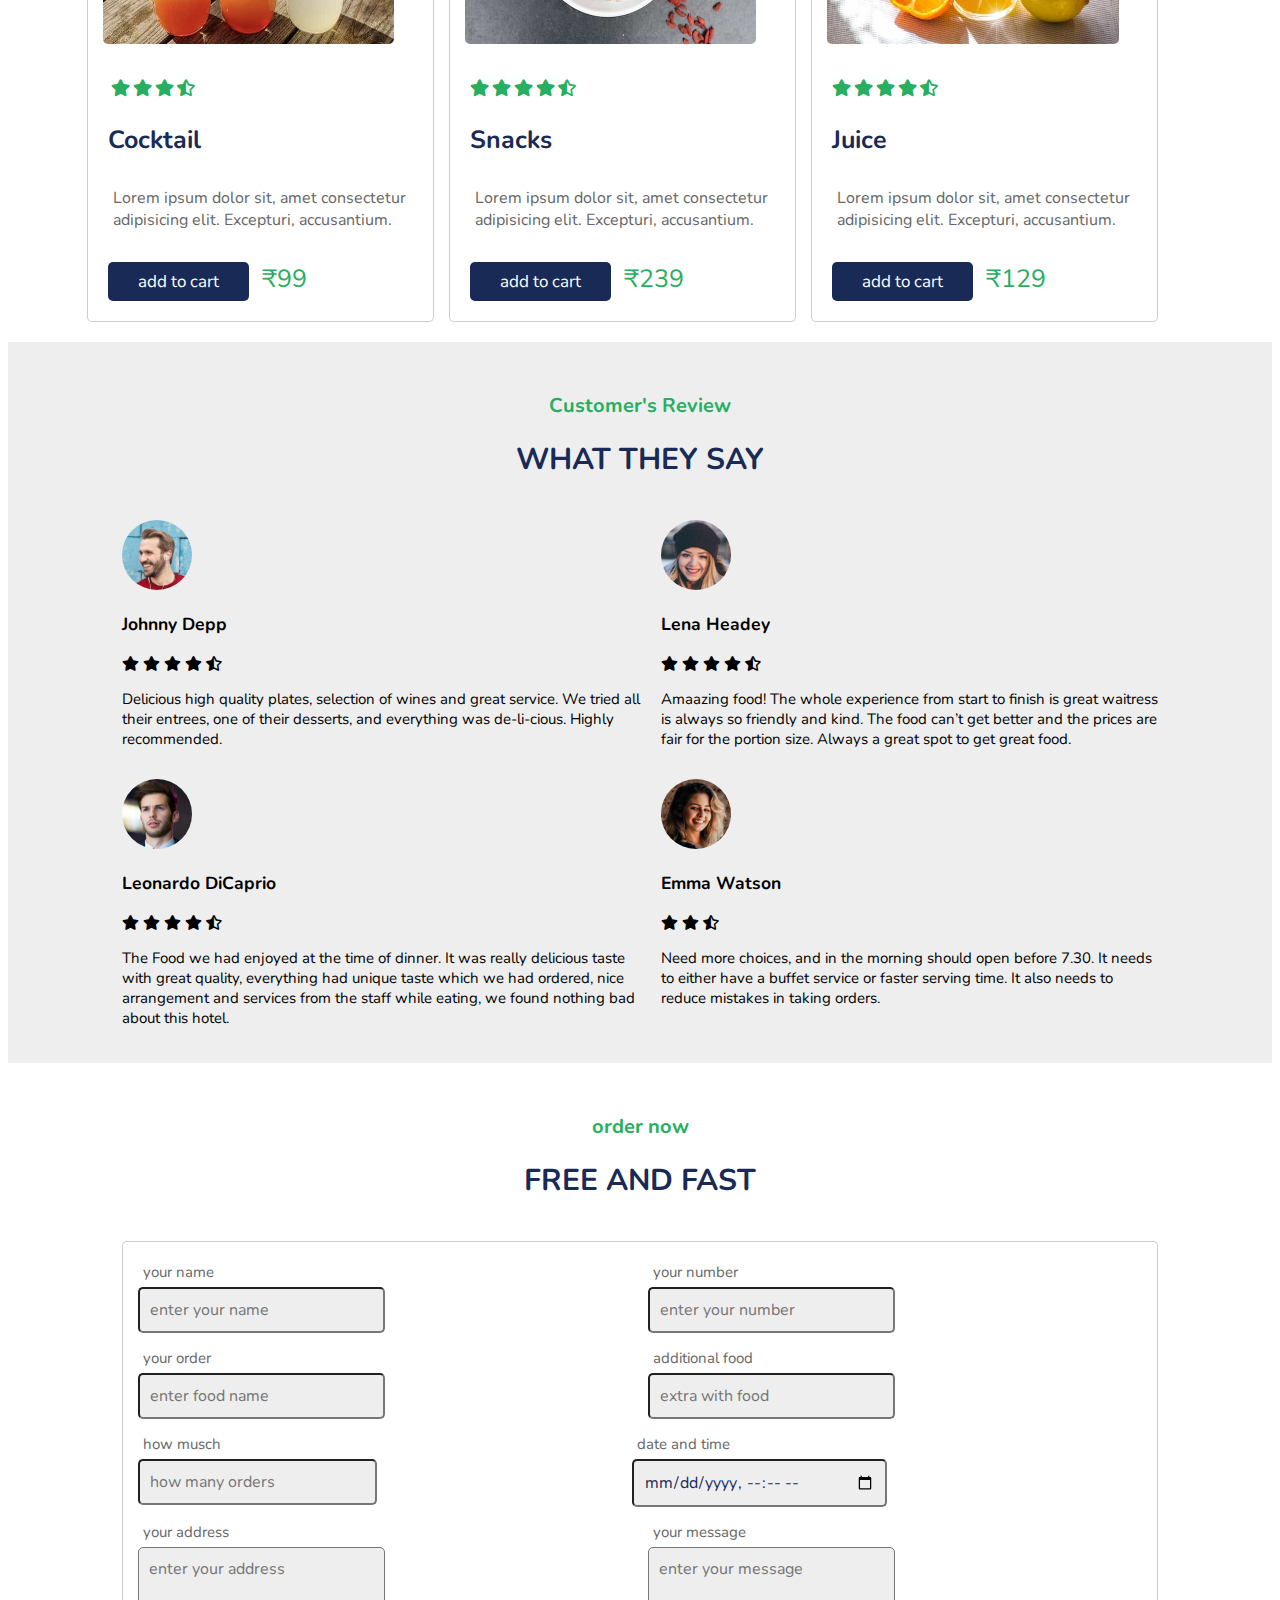
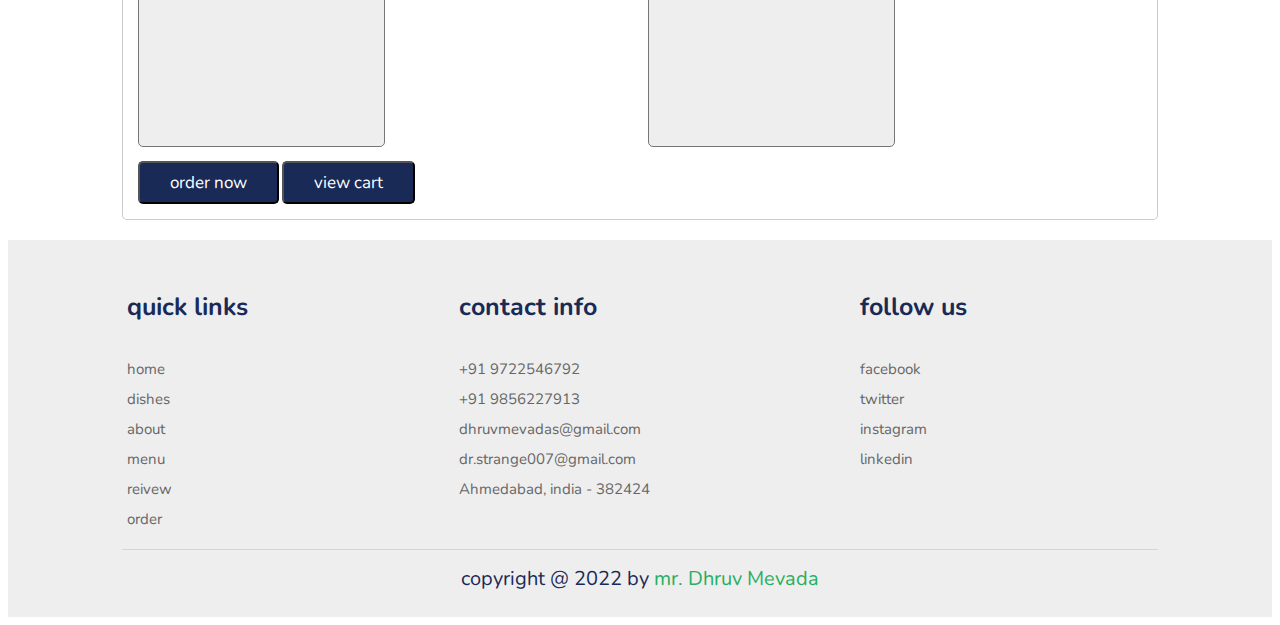
==== commit 38d0438f: "Add files via upload" ====
--- a/index.html
+++ b/index.html
@@ -33,7 +33,7 @@
     <div class="page-group">
             <div class="slide">
                 <div class="image">
-                    <img src="images/home-img-3.png" alt="">
+                    <img src="home-img-3.png" alt="">
                 </div>
                  <div class="content">
                     <span>our special dish</span>
@@ -44,7 +44,7 @@
             </div>
             <div class="slide">
                 <div class="image">
-                    <img src="images/home-img-2.png" alt="">
+                    <img src="home-img-2.png" alt="">
                 </div>
                  <div class="content">
                     <span>our special dish</span>
@@ -55,7 +55,7 @@
             </div>
             <div class="slide">
                 <div class="image">
-                    <img src="images/home-img-1.png" alt="">
+                    <img src="home-img-1.png" alt="">
                 </div>
                  <div class="content">
                     <span>our special dish</span>
@@ -76,7 +76,7 @@
     <div class="box-container">
 
         <div class="box">
-            <img src="images/dish-1.png" alt="">
+            <img src="dish-1.png" alt="">
             <h3>Cheese burger</h3>
             <div class="stars">
                 <i class="fas fa-star"></i>
@@ -90,7 +90,7 @@
         </div>
 
         <div class="box">
-            <img src="images/dish-2.png" alt="">
+            <img src="dish-2.png" alt="">
             <h3>Chicken Wings</h3>
             <div class="stars">
                 <i class="fas fa-star"></i>
@@ -104,7 +104,7 @@
         </div>
 
         <div class="box">
-            <img src="images/dish-3.png" alt="">
+            <img src="dish-3.png" alt="">
             <h3>Roast Turkey</h3>
             <div class="stars">
                 <i class="fas fa-star"></i>
@@ -118,7 +118,7 @@
         </div>
 
         <div class="box">
-            <img src="images/dish-4.png" alt="">
+            <img src="dish-4.png" alt="">
             <h3>Pizza</h3>
             <div class="stars">
                 <i class="fas fa-star"></i>
@@ -132,7 +132,7 @@
         </div>
 
         <div class="box">
-            <img src="images/dish-5.png" alt="">
+            <img src="dish-5.png" alt="">
             <h3>fudge stuffed cookies</h3>
             <div class="stars">
                 <i class="fas fa-star"></i>
@@ -146,7 +146,7 @@
         </div>
 
         <div class="box">
-            <img src="images/dish-6.png" alt="">
+            <img src="dish-6.png" alt="">
             <h3>Crispy Chicken Meal</h3>
             <div class="stars">
                 <i class="fas fa-star"></i>
@@ -206,7 +206,7 @@
 
         <div class="box">
             <div class="image">
-                <img src="images/menu-1.jpg" alt="">
+                <img src="menu-1.jpg" alt="">
             </div>
             <div class="content">
                 <div class="stars">
@@ -225,7 +225,7 @@
 
         <div class="box">
             <div class="image">
-                <img src="images/menu-2.jpg" alt="">
+                <img src="menu-2.jpg" alt="">
             </div>
             <div class="content">
                 <div class="stars">
@@ -244,7 +244,7 @@
 
         <div class="box">
             <div class="image">
-                <img src="images/menu-3.jpg" alt="">
+                <img src="menu-3.jpg" alt="">
             </div>
             <div class="content">
                 <div class="stars">
@@ -263,7 +263,7 @@
 
         <div class="box">
             <div class="image">
-                <img src="images/menu-4.jpg" alt="">
+                <img src="menu-4.jpg" alt="">
             </div>
             <div class="content">
                 <div class="stars">
@@ -282,7 +282,7 @@
 
         <div class="box">
             <div class="image">
-                <img src="images/menu-5.jpg" alt="">
+                <img src="menu-5.jpg" alt="">
             </div>
             <div class="content">
                 <div class="stars">
@@ -301,7 +301,7 @@
 
         <div class="box">
             <div class="image">
-                <img src="images/menu-6.jpg" alt="">
+                <img src="menu-6.jpg" alt="">
             </div>
             <div class="content">
                 <div class="stars">
@@ -320,11 +320,11 @@
 
         <div class="box">
             <div class="image">
-                <img src="images/menu-7.jpg" alt="">
-            </div>
-            <div class="content">
-                <div class="stars">
-                    <i class="fas fa-star"></i>
+                <img src="menu-7.jpg" alt="">
+            </div>
+            <div class="content">
+                <div class="stars">
+                    <i class="fas fa-st ar"></i>
                     <i class="fas fa-star"></i>
                     <i class="fas fa-star"></i>
                     <i class="fas fa-star"></i>
@@ -339,7 +339,7 @@
 
         <div class="box">
             <div class="image">
-                <img src="images/menu-8.jpg" alt="">
+                <img src="menu-8.jpg" alt="">
             </div>
             <div class="content">
                 <div class="stars">
@@ -358,7 +358,7 @@
 
         <div class="box">
             <div class="image">
-                <img src="images/menu-9.jpg" alt="">
+                <img src="menu-9.jpg" alt="">
             </div>
             <div class="content">
                 <div class="stars">
@@ -388,7 +388,7 @@
      <div class="combo">
             <div class="review-people">
                 <div class="user">
-                    <img src="images/pic-1.png" alt="">
+                    <img src="pic-1.png" alt="">
                     <div class="user-info">
                         <h3>Johnny Depp</h3>
                         <div class="stars">
@@ -405,7 +405,7 @@
         </div>
          <div class="review-people">
                 <div class="user">
-                    <img src="images/pic-2.png" alt="">
+                    <img src="pic-2.png" alt="">
                     <div class="user-info">
                         <h3>Lena Headey</h3>
                         <div class="stars">
@@ -421,7 +421,7 @@
         </div>
          <div class="review-people">
                 <div class="user">
-                    <img src="images/pic-3.png" alt="">
+                    <img src="pic-3.png" alt="">
                     <div class="user-info">
                         <h3>Leonardo DiCaprio</h3>
                         <div class="stars">
@@ -437,7 +437,7 @@
         </div>
          <div class="review-people">
                 <div class="user">
-                    <img src="images/pic-4.png" alt="">
+                    <img src="pic-4.png" alt="">
                     <div class="user-info">
                         <h3>Emma Watson</h3>
                         <div class="stars">
@@ -549,4 +549,4 @@
 
 
 </body>
-</html>
+</html>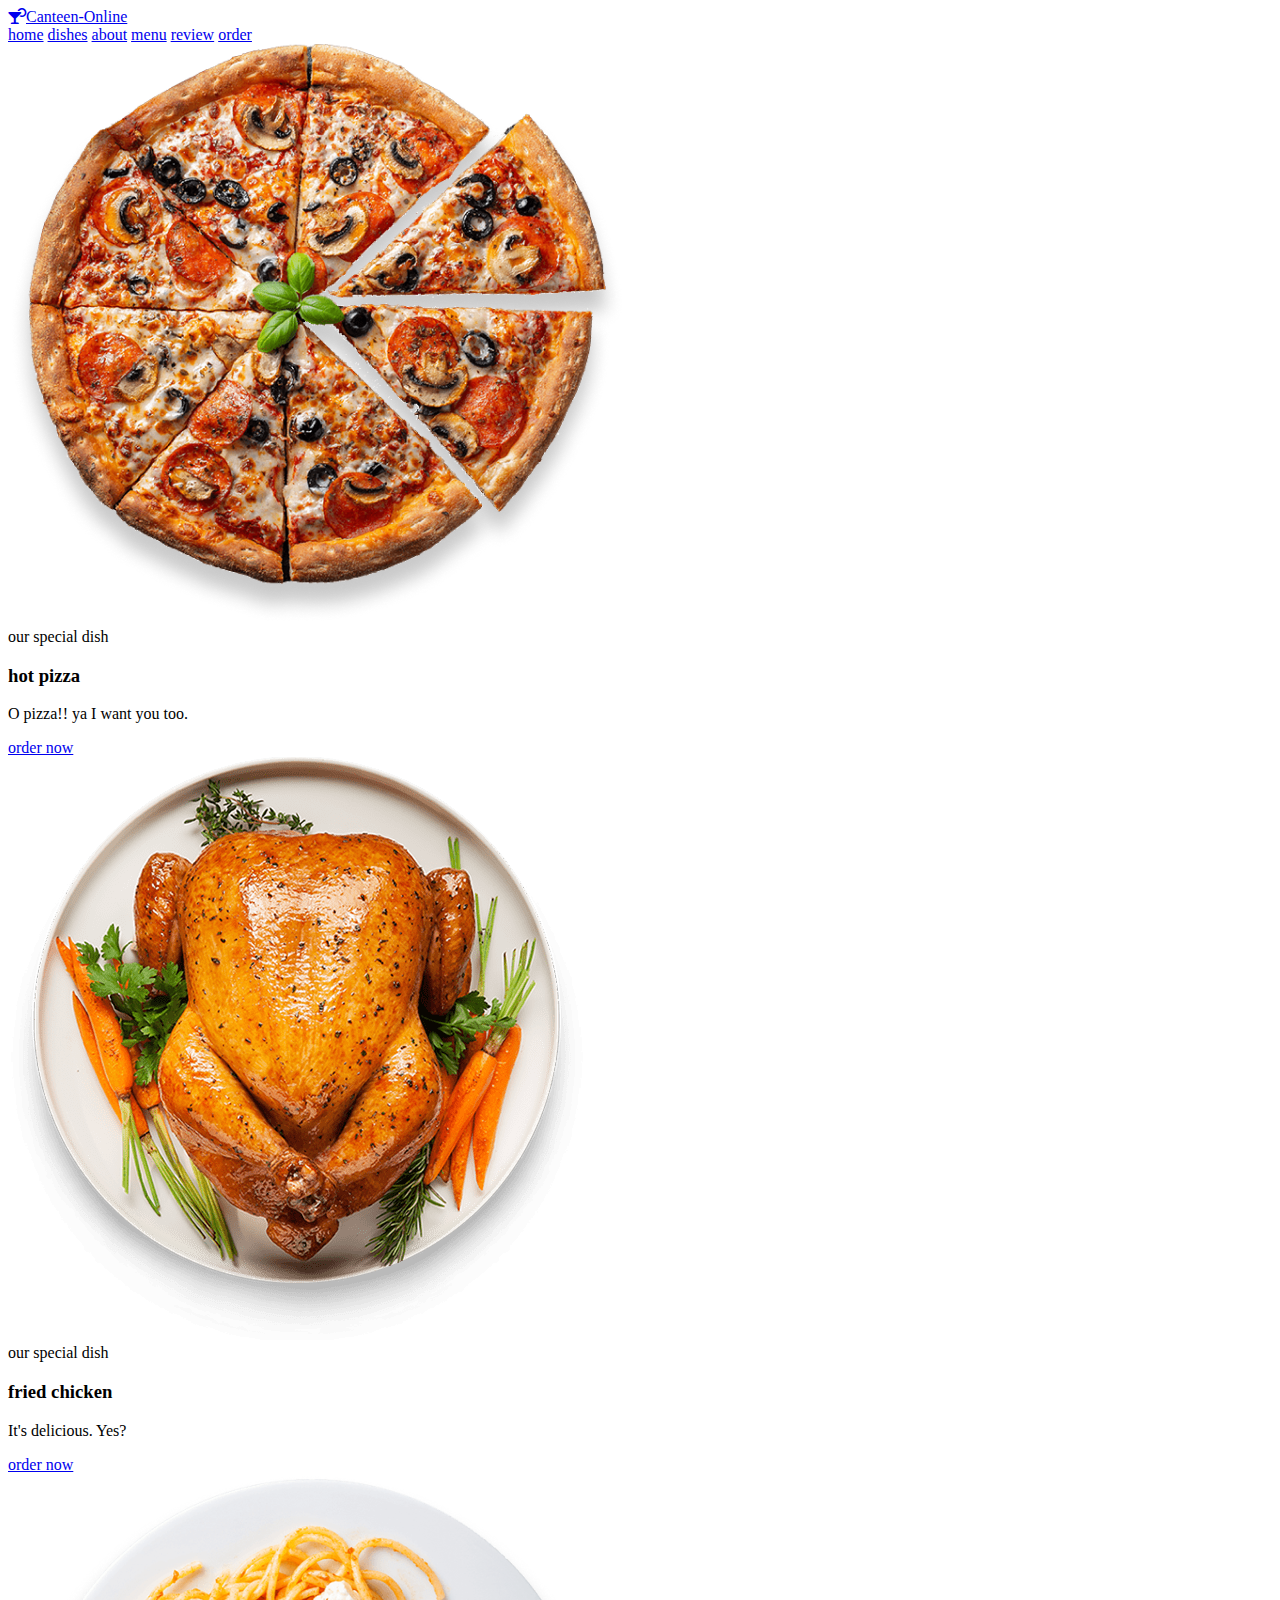
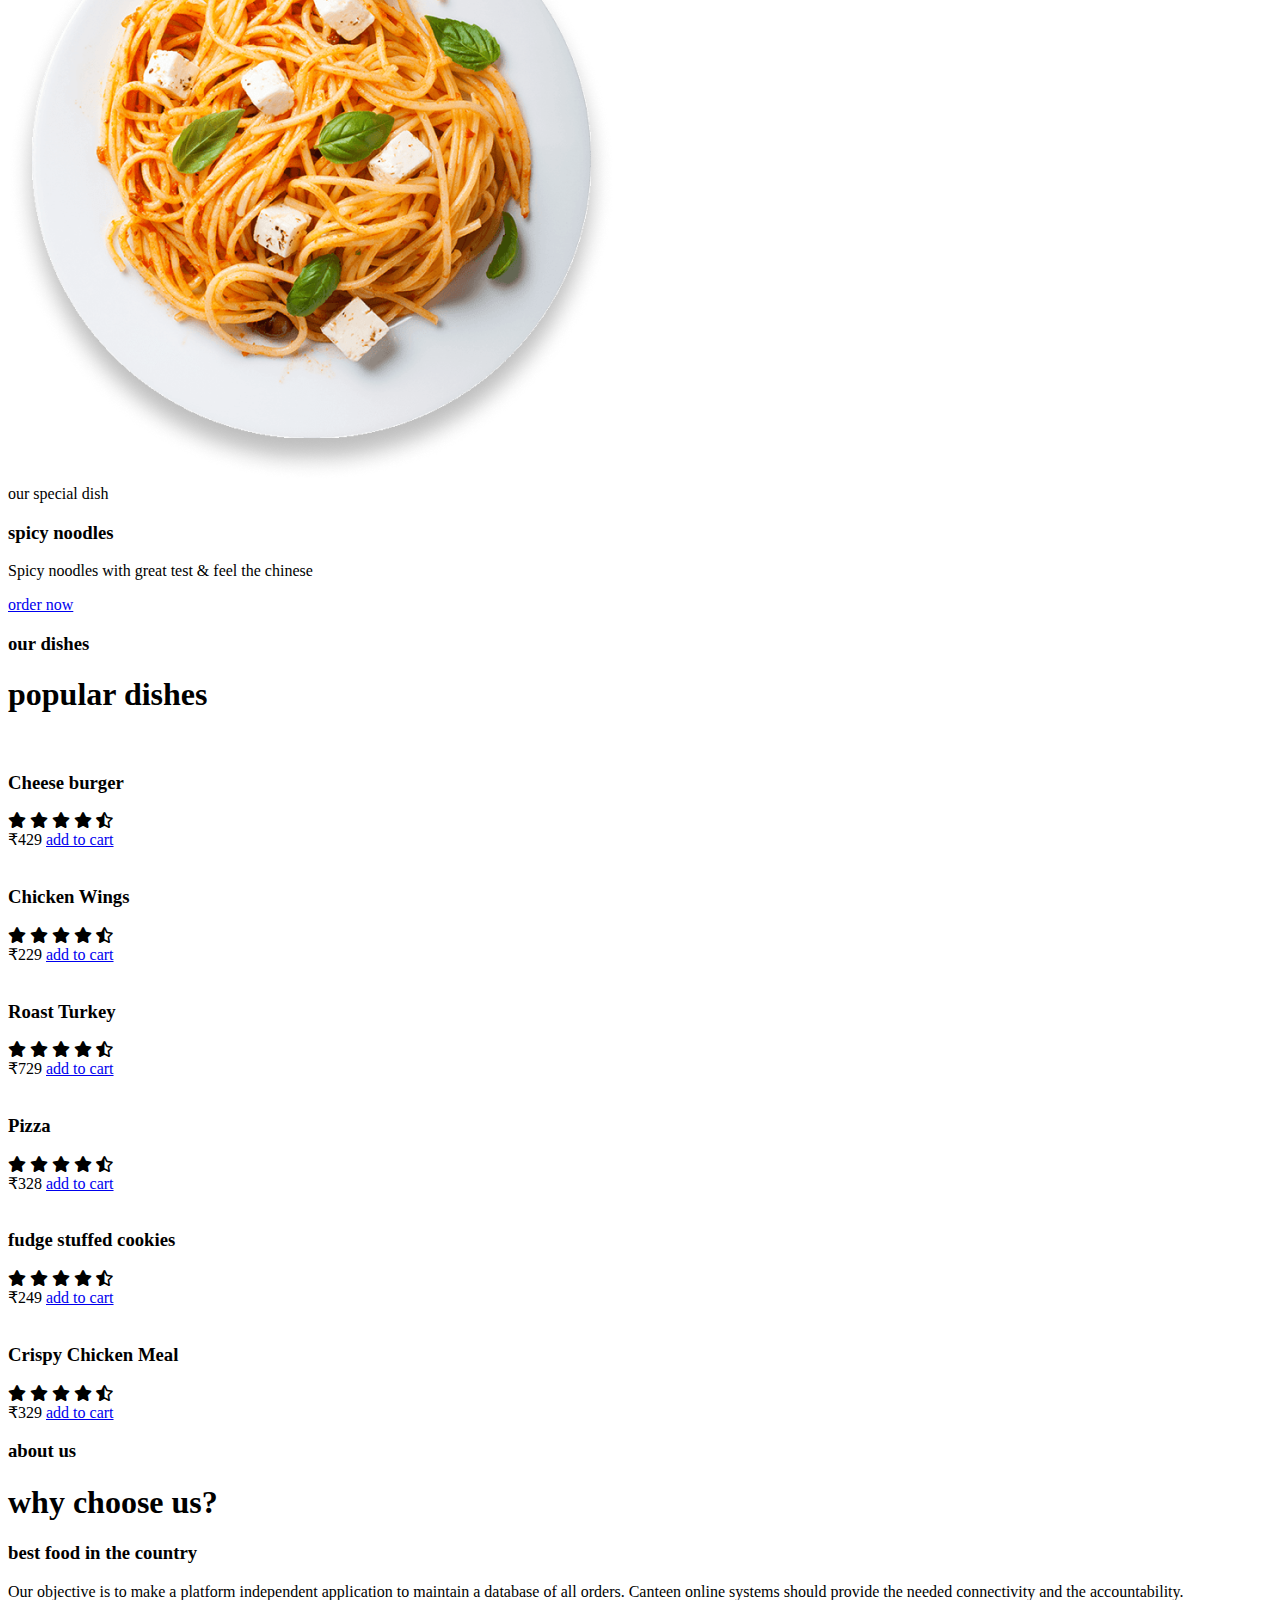
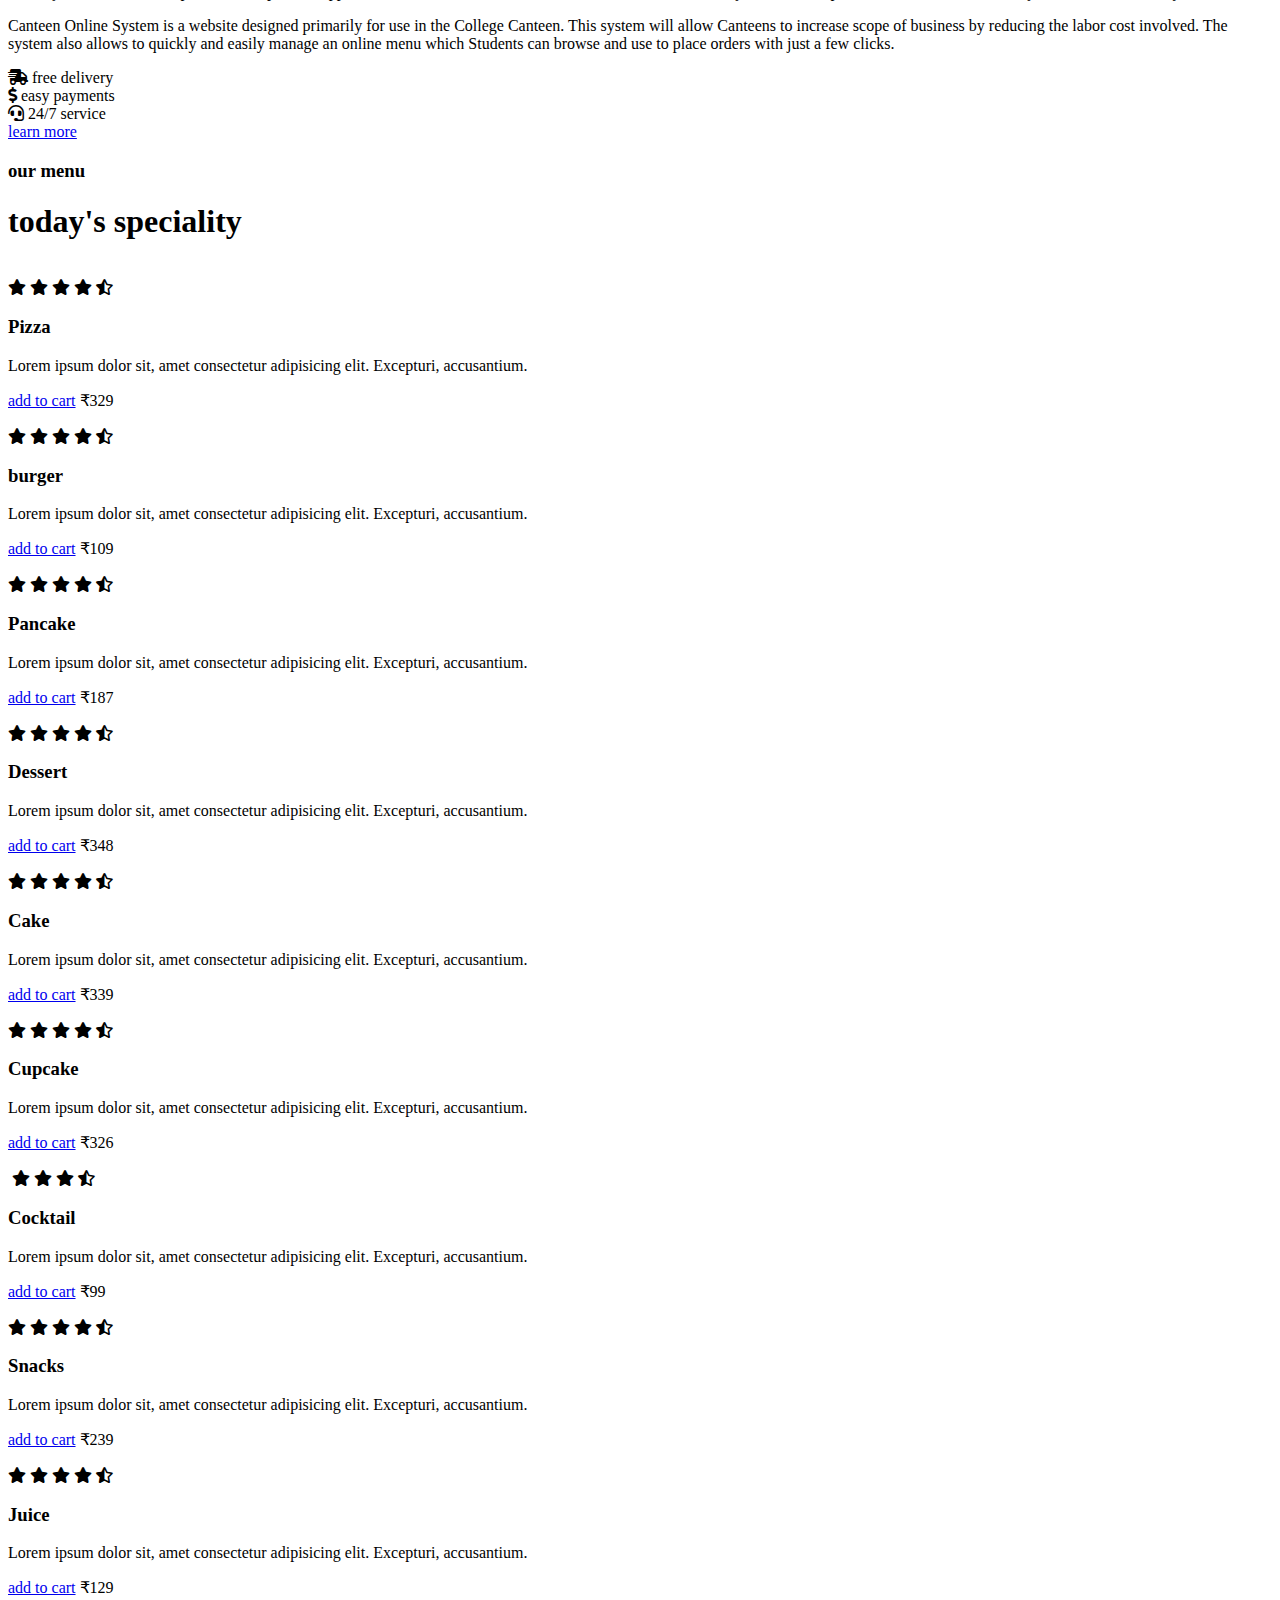
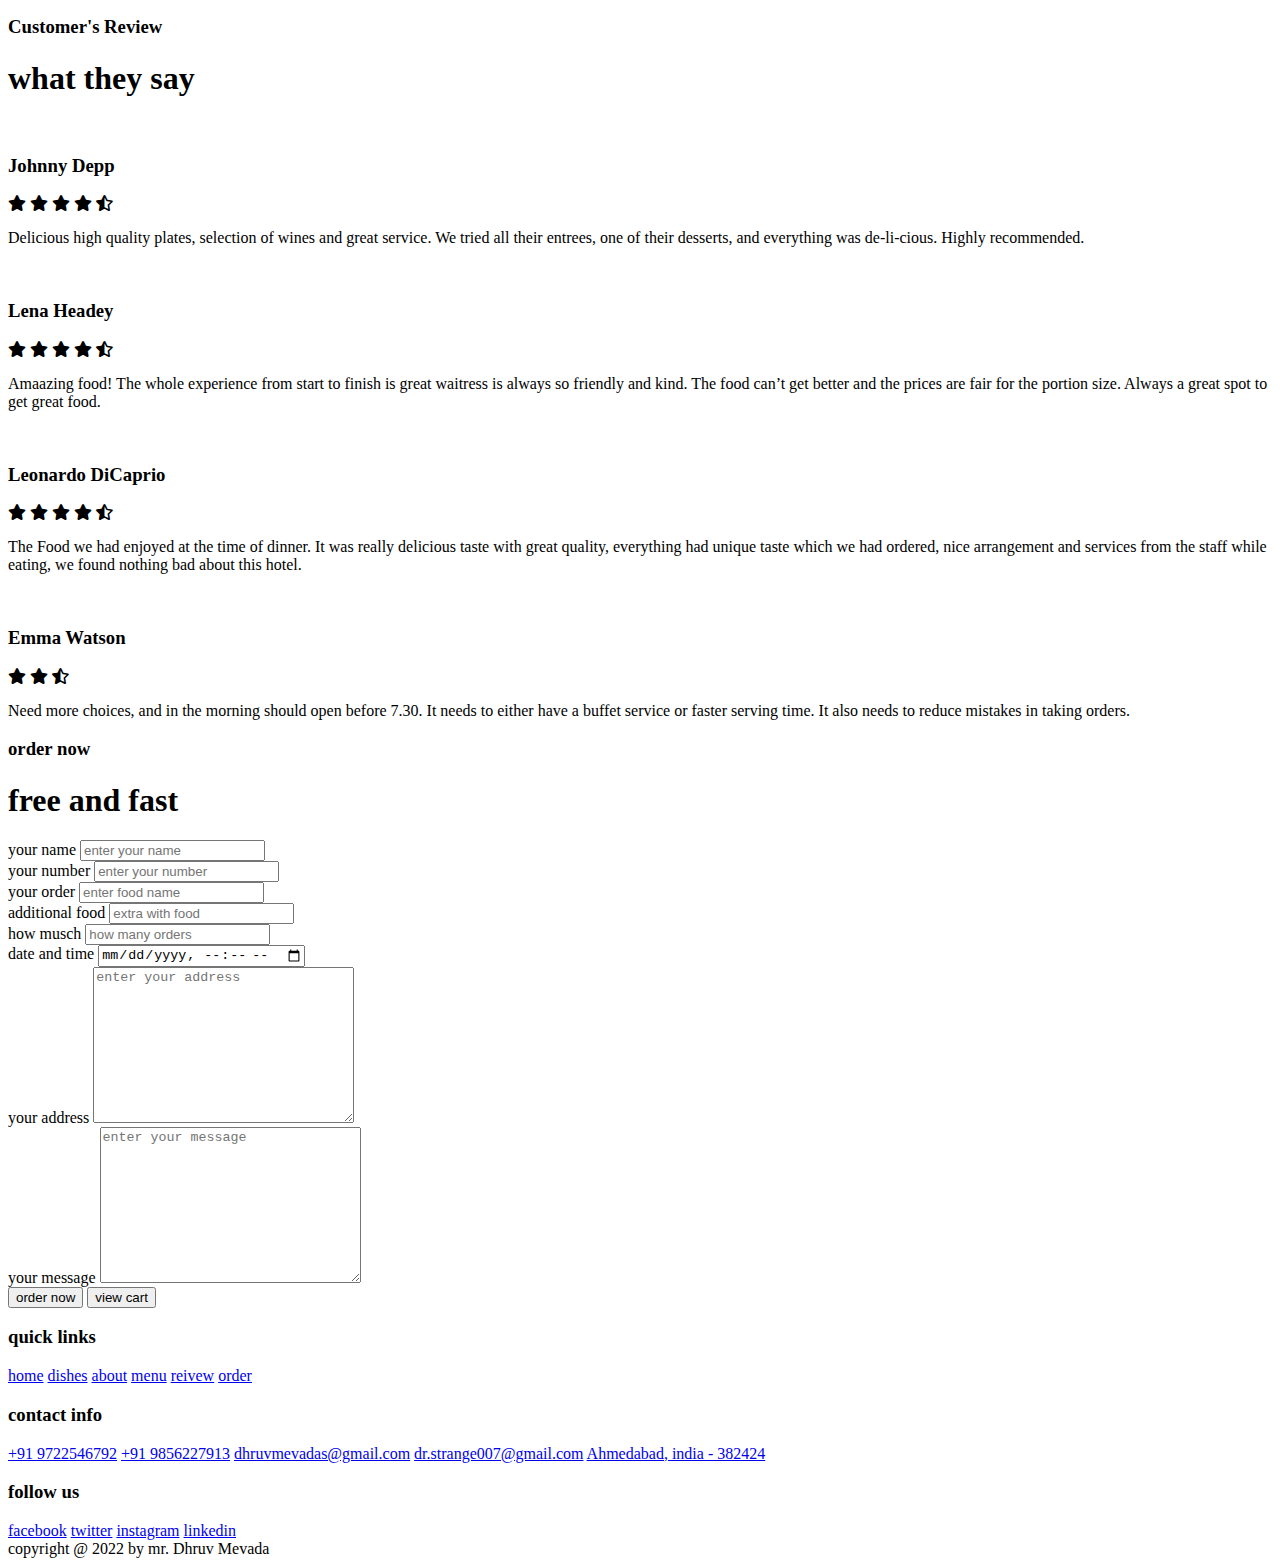
==== commit b13b841b: "Add files via upload" ====
--- a/index.html
+++ b/index.html
@@ -7,7 +7,7 @@
     <title>Canteen-Online page</title>
     
     <link rel="stylesheet" href="https://cdnjs.cloudflare.com/ajax/libs/font-awesome/5.15.3/css/all.min.css">
-    <link rel="stylesheet" href="style.css">
+    <link rel="stylesheet" href="https://github.com/Dhruv-Mevada-007/DE_Canteen-Online/blob/38d0438f0f74f1119e06ceb5ca27f3e9735330eb/style.css">
 
 </head>
 <body>
@@ -76,7 +76,7 @@
     <div class="box-container">
 
         <div class="box">
-            <img src="dish-1.png" alt="">
+            <img src="https://github.com/Dhruv-Mevada-007/DE_Canteen-Online/blob/38d0438f0f74f1119e06ceb5ca27f3e9735330eb/dish-1.png" alt="">
             <h3>Cheese burger</h3>
             <div class="stars">
                 <i class="fas fa-star"></i>
@@ -90,7 +90,7 @@
         </div>
 
         <div class="box">
-            <img src="dish-2.png" alt="">
+            <img src="https://github.com/Dhruv-Mevada-007/DE_Canteen-Online/blob/38d0438f0f74f1119e06ceb5ca27f3e9735330eb/dish-2.png" alt="">
             <h3>Chicken Wings</h3>
             <div class="stars">
                 <i class="fas fa-star"></i>
@@ -104,7 +104,7 @@
         </div>
 
         <div class="box">
-            <img src="dish-3.png" alt="">
+            <img src="https://github.com/Dhruv-Mevada-007/DE_Canteen-Online/blob/38d0438f0f74f1119e06ceb5ca27f3e9735330eb/dish-3.png" alt="">
             <h3>Roast Turkey</h3>
             <div class="stars">
                 <i class="fas fa-star"></i>
@@ -118,7 +118,7 @@
         </div>
 
         <div class="box">
-            <img src="dish-4.png" alt="">
+            <img src="https://github.com/Dhruv-Mevada-007/DE_Canteen-Online/blob/38d0438f0f74f1119e06ceb5ca27f3e9735330eb/dish-4.png" alt="">
             <h3>Pizza</h3>
             <div class="stars">
                 <i class="fas fa-star"></i>
@@ -132,7 +132,7 @@
         </div>
 
         <div class="box">
-            <img src="dish-5.png" alt="">
+            <img src="https://github.com/Dhruv-Mevada-007/DE_Canteen-Online/blob/38d0438f0f74f1119e06ceb5ca27f3e9735330eb/dish-5.png" alt="">
             <h3>fudge stuffed cookies</h3>
             <div class="stars">
                 <i class="fas fa-star"></i>
@@ -146,7 +146,7 @@
         </div>
 
         <div class="box">
-            <img src="dish-6.png" alt="">
+            <img src="https://github.com/Dhruv-Mevada-007/DE_Canteen-Online/blob/38d0438f0f74f1119e06ceb5ca27f3e9735330eb/dish-6.png" alt="">
             <h3>Crispy Chicken Meal</h3>
             <div class="stars">
                 <i class="fas fa-star"></i>
@@ -189,7 +189,7 @@
                     <span>24/7 service</span>
                 </div>
             </div>
-            <a href="about.html" target="_blank" class="btn">learn more</a>
+            <a href="https://github.com/Dhruv-Mevada-007/DE_Canteen-Online/blob/38d0438f0f74f1119e06ceb5ca27f3e9735330eb/about.html" target="_blank" class="btn">learn more</a>
         </div>
 
     </div>
@@ -206,7 +206,7 @@
 
         <div class="box">
             <div class="image">
-                <img src="menu-1.jpg" alt="">
+                <img src="https://github.com/Dhruv-Mevada-007/DE_Canteen-Online/blob/38d0438f0f74f1119e06ceb5ca27f3e9735330eb/menu-1.jpg" alt="">
             </div>
             <div class="content">
                 <div class="stars">
@@ -225,7 +225,7 @@
 
         <div class="box">
             <div class="image">
-                <img src="menu-2.jpg" alt="">
+                <img src="https://github.com/Dhruv-Mevada-007/DE_Canteen-Online/blob/38d0438f0f74f1119e06ceb5ca27f3e9735330eb/menu-2.jpg" alt="">
             </div>
             <div class="content">
                 <div class="stars">
@@ -244,7 +244,7 @@
 
         <div class="box">
             <div class="image">
-                <img src="menu-3.jpg" alt="">
+                <img src="https://github.com/Dhruv-Mevada-007/DE_Canteen-Online/blob/38d0438f0f74f1119e06ceb5ca27f3e9735330eb/menu-3.jpg" alt="">
             </div>
             <div class="content">
                 <div class="stars">
@@ -263,7 +263,7 @@
 
         <div class="box">
             <div class="image">
-                <img src="menu-4.jpg" alt="">
+                <img src="https://github.com/Dhruv-Mevada-007/DE_Canteen-Online/blob/38d0438f0f74f1119e06ceb5ca27f3e9735330eb/menu-4.jpg" alt="">
             </div>
             <div class="content">
                 <div class="stars">
@@ -282,7 +282,7 @@
 
         <div class="box">
             <div class="image">
-                <img src="menu-5.jpg" alt="">
+                <img src="https://github.com/Dhruv-Mevada-007/DE_Canteen-Online/blob/38d0438f0f74f1119e06ceb5ca27f3e9735330eb/menu-5.jpg" alt="">
             </div>
             <div class="content">
                 <div class="stars">
@@ -301,7 +301,7 @@
 
         <div class="box">
             <div class="image">
-                <img src="menu-6.jpg" alt="">
+                <img src="https://github.com/Dhruv-Mevada-007/DE_Canteen-Online/blob/38d0438f0f74f1119e06ceb5ca27f3e9735330eb/menu-6.jpg" alt="">
             </div>
             <div class="content">
                 <div class="stars">
@@ -320,7 +320,7 @@
 
         <div class="box">
             <div class="image">
-                <img src="menu-7.jpg" alt="">
+                <img src="https://github.com/Dhruv-Mevada-007/DE_Canteen-Online/blob/38d0438f0f74f1119e06ceb5ca27f3e9735330eb/menu-7.jpg" alt="">
             </div>
             <div class="content">
                 <div class="stars">
@@ -339,7 +339,7 @@
 
         <div class="box">
             <div class="image">
-                <img src="menu-8.jpg" alt="">
+                <img src="https://github.com/Dhruv-Mevada-007/DE_Canteen-Online/blob/38d0438f0f74f1119e06ceb5ca27f3e9735330eb/menu-8.jpg" alt="">
             </div>
             <div class="content">
                 <div class="stars">
@@ -358,7 +358,7 @@
 
         <div class="box">
             <div class="image">
-                <img src="menu-9.jpg" alt="">
+                <img src="https://github.com/Dhruv-Mevada-007/DE_Canteen-Online/blob/38d0438f0f74f1119e06ceb5ca27f3e9735330eb/menu-9.jpg" alt="">
             </div>
             <div class="content">
                 <div class="stars">
@@ -388,7 +388,7 @@
      <div class="combo">
             <div class="review-people">
                 <div class="user">
-                    <img src="pic-1.png" alt="">
+                    <img src="https://github.com/Dhruv-Mevada-007/DE_Canteen-Online/blob/38d0438f0f74f1119e06ceb5ca27f3e9735330eb/pic-1.png" alt="">
                     <div class="user-info">
                         <h3>Johnny Depp</h3>
                         <div class="stars">
@@ -405,7 +405,7 @@
         </div>
          <div class="review-people">
                 <div class="user">
-                    <img src="pic-2.png" alt="">
+                    <img src="https://github.com/Dhruv-Mevada-007/DE_Canteen-Online/blob/38d0438f0f74f1119e06ceb5ca27f3e9735330eb/pic-2.png" alt="">
                     <div class="user-info">
                         <h3>Lena Headey</h3>
                         <div class="stars">
@@ -421,7 +421,7 @@
         </div>
          <div class="review-people">
                 <div class="user">
-                    <img src="pic-3.png" alt="">
+                    <img src="https://github.com/Dhruv-Mevada-007/DE_Canteen-Online/blob/38d0438f0f74f1119e06ceb5ca27f3e9735330eb/pic-3.png" alt="">
                     <div class="user-info">
                         <h3>Leonardo DiCaprio</h3>
                         <div class="stars">
@@ -437,7 +437,7 @@
         </div>
          <div class="review-people">
                 <div class="user">
-                    <img src="pic-4.png" alt="">
+                    <img src="https://github.com/Dhruv-Mevada-007/DE_Canteen-Online/blob/38d0438f0f74f1119e06ceb5ca27f3e9735330eb/pic-4.png" alt="">
                     <div class="user-info">
                         <h3>Emma Watson</h3>
                         <div class="stars">
